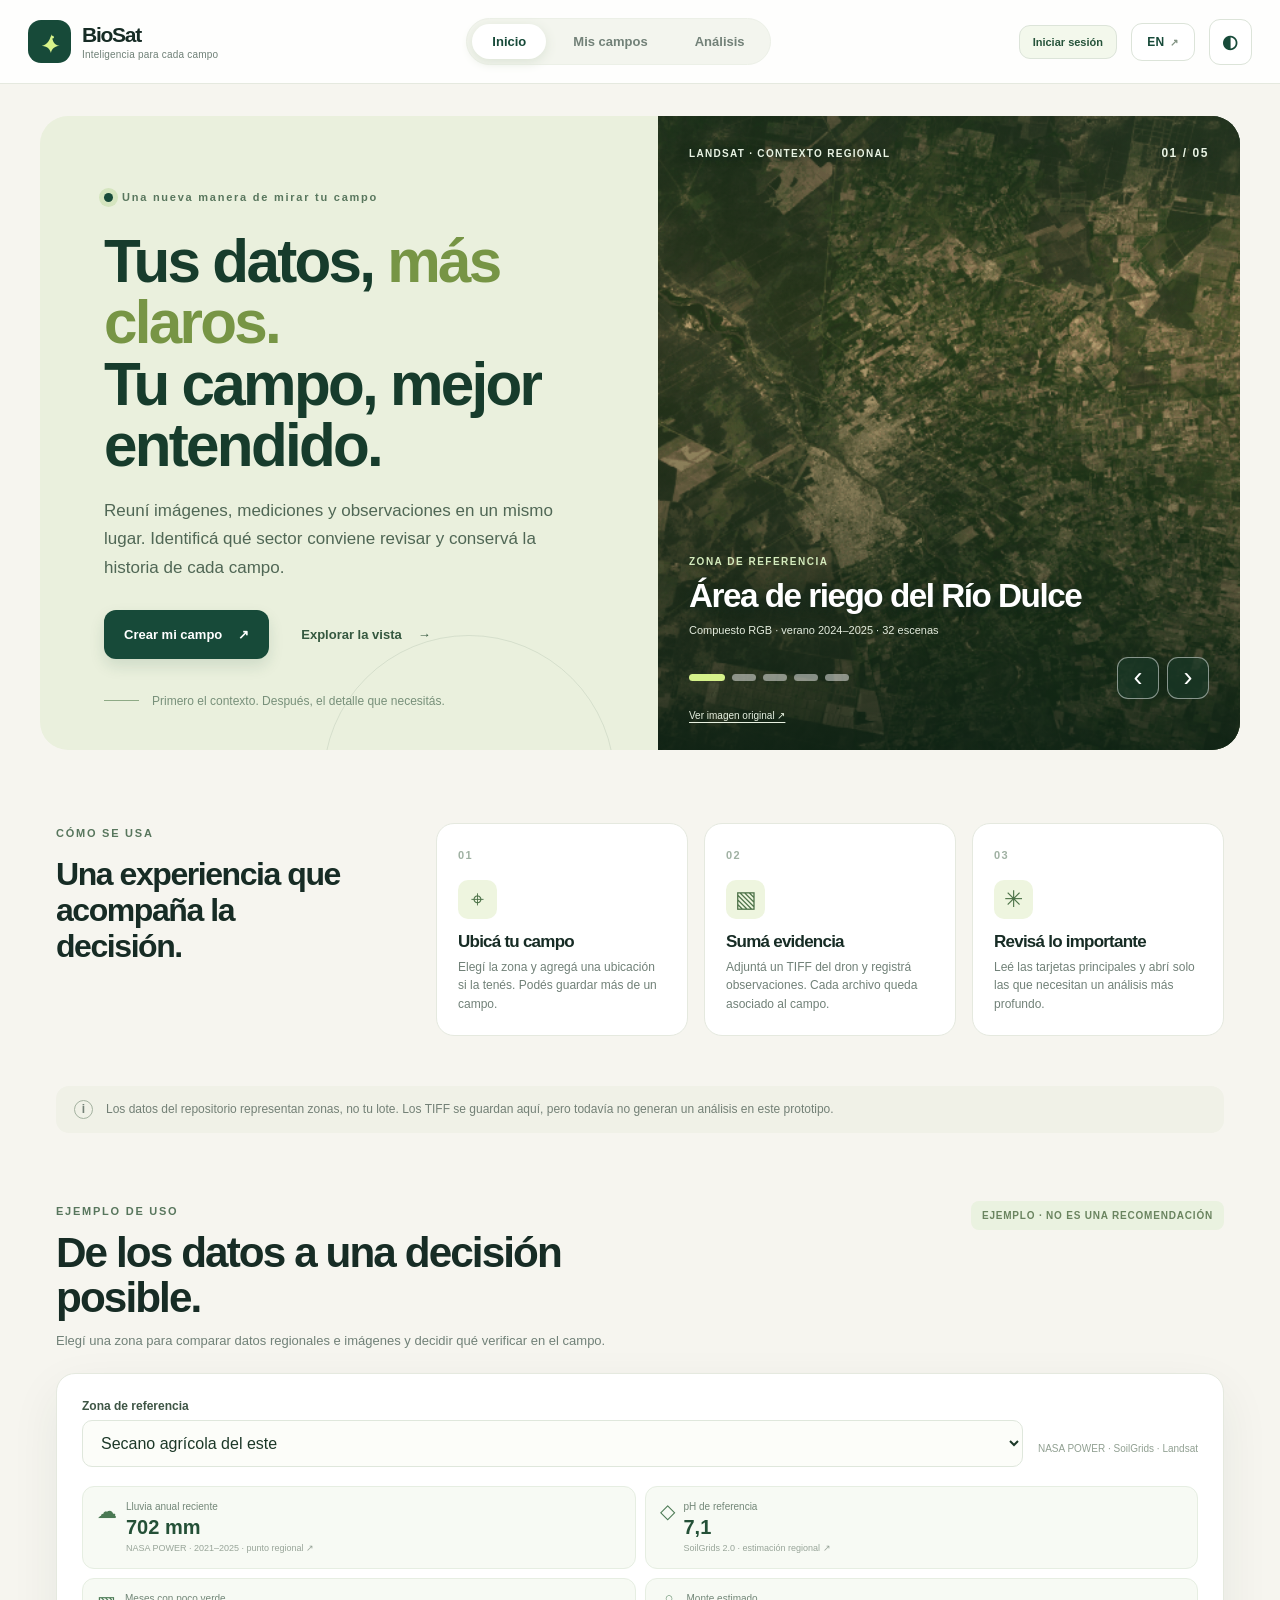
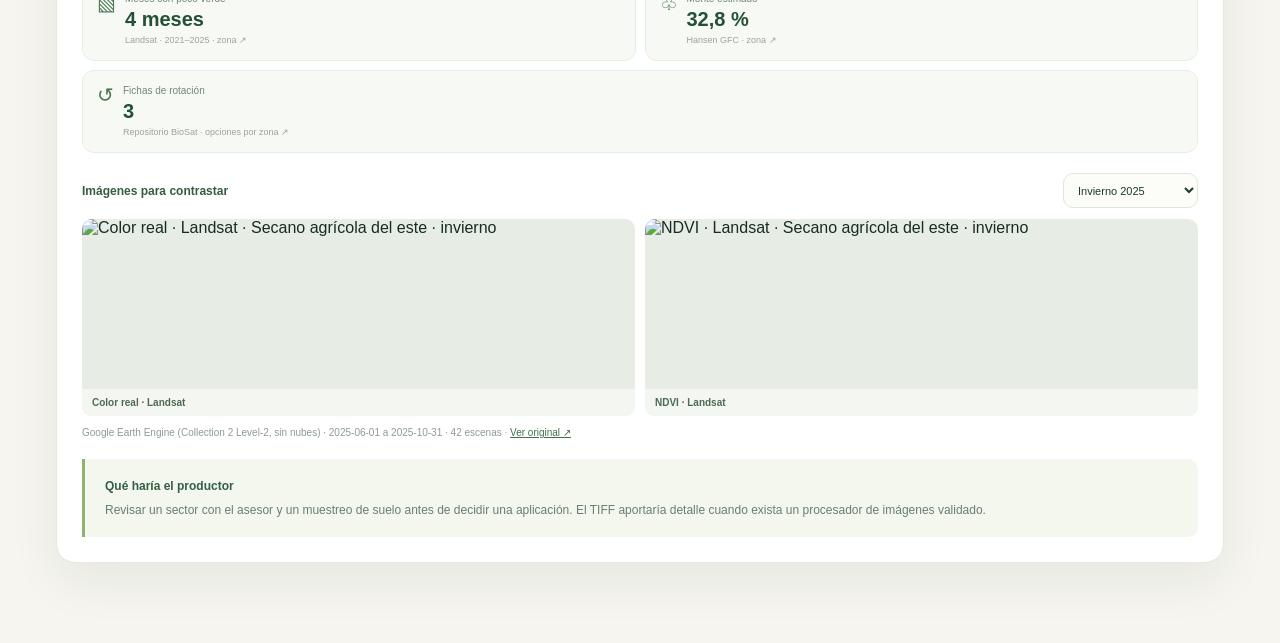
==== web/experiencia/index.html @ 7ec505b2 "Agregar propuesta de experiencia de usuario web (BioSat Campos y Analisis) en web/experiencia" ====
<!doctype html>
<html lang="es">
<head>
  <meta charset="utf-8">
  <meta name="viewport" content="width=device-width,initial-scale=1,viewport-fit=cover">
  <meta name="theme-color" content="#12261f">
  <title>BioSat · Propuesta de experiencia</title>
  <meta name="description" content="BioSat: campos, TIFF, contexto regional, observaciones e historial.">
  <link rel="stylesheet" href="styles.css">
  <link rel="stylesheet" href="regional.css">
  <link rel="stylesheet" href="evidence.css">
  <script src="repo-data.js" defer></script>
  <script src="repo-images.js" defer></script>
  <script src="repo-lots.js" defer></script>
  <script src="vendor/geotiff.js" defer></script>
  <script src="vendor/proj4.js" defer></script>
  <script src="tiff-preview.js" defer></script>
  <script src="regional.js" defer></script>
  <script src="preview-cache.js" defer></script>
  <script src="upload-file.js" defer></script>
  <script src="app.js" defer></script>
</head>
<body>
  <div class="app-shell">
    <header class="topbar">
      <a class="brand" href="#inicio" aria-label="BioSat, inicio">
        <span class="brand-mark" aria-hidden="true"><svg viewBox="0 0 40 40"><path d="M6 26c10 0 13-5 17-16 1 11 4 15 11 16-7 1-11 4-12 10-2-7-6-10-16-10Z"/><circle cx="24" cy="14" r="2"/></svg></span>
        <span><strong>BioSat</strong><small data-i18n="brandSub">Inteligencia para cada campo</small></span>
      </a>
      <nav class="desktop-nav" aria-label="Principal">
        <button class="nav-link active" data-view="inicio" data-i18n="navHome">Inicio</button>
        <button class="nav-link" data-view="campos" data-i18n="navFields">Mis campos</button>
        <button class="nav-link" data-view="analisis" data-i18n="navAnalysis">Análisis</button>
      </nav>
      <div class="top-actions">
        <button id="accountButton" class="account-button" type="button">Explorar sin guardar</button>
        <button id="signOutButton" class="signout-button" type="button" hidden data-i18n="signOut">Cerrar sesión</button>
        <button id="langToggle" class="language" type="button" aria-label="Change language">EN <span aria-hidden="true">↗</span></button>
        <div class="accessibility-wrap">
          <button id="accessibilityToggle" class="language accessibility-toggle" type="button" aria-haspopup="true" aria-expanded="false" aria-controls="accessibilityMenu" data-i18n-aria="accessTitle"><span aria-hidden="true">◐</span></button>
          <div id="accessibilityMenu" class="accessibility-menu" hidden>
            <strong data-i18n="accessTitle">Accesibilidad</strong>
            <fieldset><legend data-i18n="themeTitle">Apariencia</legend><div class="preference-options"><button type="button" data-theme="light" data-i18n="lightTheme">Claro</button><button type="button" data-theme="dark" data-i18n="darkTheme">Oscuro</button></div></fieldset>
            <fieldset><legend data-i18n="fontTitle">Tamaño de letra</legend><div class="preference-options"><button type="button" data-font-size="normal" data-i18n="fontNormal">Normal</button><button type="button" data-font-size="large" data-i18n="fontLarge">Grande</button><button type="button" data-font-size="xlarge" data-i18n="fontXLarge">Muy grande</button></div></fieldset>
          </div>
        </div>
      </div>
    </header>

    <main id="main">
      <section id="view-inicio" class="view home-view" aria-labelledby="homeTitle">
        <div class="hero">
          <div class="hero-copy">
            <div class="eyebrow"><span class="spark"></span><span data-i18n="eyebrow">Una nueva manera de mirar tu campo</span></div>
            <h1 id="homeTitle" data-i18n-html="heroTitle">Tus datos, <em>más claros.</em><br>Tu campo, mejor entendido.</h1>
            <p class="hero-lede" data-i18n="heroText">Reuní imágenes, mediciones y observaciones en un mismo lugar. Identificá qué sector conviene revisar y conservá la historia de cada campo.</p>
            <div class="hero-actions">
              <button class="button button-primary" type="button" data-view="campos"><span data-i18n="createField">Crear mi campo</span><span aria-hidden="true">↗</span></button>
              <button class="button button-quiet" type="button" data-view="analisis"><span data-i18n="exploreDemo">Explorar la vista</span><span aria-hidden="true">→</span></button>
            </div>
            <div class="hero-foot"><span class="hero-line"></span><span data-i18n="heroFoot">Primero el contexto. Después, el detalle que necesitás.</span></div>
          </div>
          <div class="hero-visual hero-carousel" aria-roledescription="carrusel" aria-label="Cinco zonas en imágenes satelitales">
            <img id="heroSatellite" class="hero-satellite" src="images/z1_verano_rgb.png" alt="Imagen satelital de la zona 1">
            <div class="hero-image-shade"></div>
            <div class="hero-carousel-top"><span class="hero-source-badge" data-i18n="heroSatelliteBadge">LANDSAT · CONTEXTO REGIONAL</span><span id="heroSlideCount" class="hero-slide-count">01 / 05</span></div>
            <div class="hero-carousel-bottom"><span class="hero-zone-label" data-i18n="heroZoneLabel">ZONA DE REFERENCIA</span><h2 id="heroZoneName"></h2><p id="heroImageMeta"></p><div class="hero-carousel-actions"><div class="hero-dots" id="heroDots" aria-label="Elegir zona"></div><div class="hero-arrows"><button id="heroPrev" type="button" aria-label="Imagen anterior">‹</button><button id="heroNext" type="button" aria-label="Imagen siguiente">›</button></div></div><a id="heroSourceLink" class="hero-source-link" href="#" target="_blank" rel="noopener noreferrer" data-i18n="heroViewSource">Ver imagen original ↗</a></div>
          </div>
        </div>
        <div class="home-flow">
          <div class="flow-intro"><span class="section-kicker" data-i18n="howLabel">CÓMO SE USA</span><h2 data-i18n="flowTitle">Una experiencia que acompaña la decisión.</h2></div>
          <div class="flow-steps">
            <article class="flow-step"><span class="step-num">01</span><div class="step-icon">⌖</div><h3 data-i18n="step1Title">Ubicá tu campo</h3><p data-i18n="step1Text">Elegí la zona y agregá una ubicación si la tenés. Podés guardar más de un campo.</p></article>
            <article class="flow-step"><span class="step-num">02</span><div class="step-icon">▧</div><h3 data-i18n="step2Title">Sumá evidencia</h3><p data-i18n="step2Text">Adjuntá un TIFF del dron y registrá observaciones. Cada archivo queda asociado al campo.</p></article>
            <article class="flow-step"><span class="step-num">03</span><div class="step-icon">✳</div><h3 data-i18n="step3Title">Revisá lo importante</h3><p data-i18n="step3Text">Leé las tarjetas principales y abrí solo las que necesitan un análisis más profundo.</p></article>
          </div>
        </div>
        <div class="truth-note"><span class="truth-icon">i</span><p data-i18n="prototypeNote">Los datos del repositorio representan zonas, no tu lote. Los TIFF se guardan aquí, pero todavía no generan un análisis en este prototipo.</p></div>
        <section class="simulation" aria-labelledby="simulationTitle">
          <div class="simulation-heading"><div><span class="section-kicker" data-i18n="simKicker">EJEMPLO DE USO</span><h2 id="simulationTitle" data-i18n="simTitle">De los datos a una decisión posible.</h2><p data-i18n="simIntro">Elegí una zona para comparar datos regionales e imágenes y decidir qué verificar en el campo.</p></div><span class="sim-pill" data-i18n="simBadge">EJEMPLO · NO ES UNA RECOMENDACIÓN</span></div>
          <div class="simulation-grid">
            <div class="sim-story"><div class="sim-toolbar"><label><span data-i18n="simZone">Zona de referencia</span><select id="simZone"></select></label><span class="sim-source">NASA POWER · SoilGrids · Landsat</span></div><div class="sim-evidence" id="simEvidence"></div><div class="sim-images"><div class="sim-image-heading"><strong data-i18n="simImagesTitle">Imágenes para contrastar</strong><select id="simSeason"><option value="invierno" data-i18n="simWinter">Invierno 2025</option><option value="verano" data-i18n="simSummer">Verano 2024–2025</option></select></div><div class="sim-image-grid"><figure><img id="simRgb" alt=""><figcaption data-i18n="simRgb">Color real · Landsat</figcaption></figure><figure><img id="simNdvi" alt=""><figcaption data-i18n="simNdvi">NDVI · Landsat</figcaption></figure></div><p id="simImageSource"></p></div><div class="sim-decision"><strong data-i18n="simDecisionTitle">Qué haría el productor</strong><p data-i18n="simDecision">Revisar un sector con el asesor y un muestreo de suelo antes de decidir una aplicación. El TIFF aportaría detalle cuando exista un procesador de imágenes validado.</p></div></div>
          </div>
        </section>
      </section>

      <section id="view-campos" class="view workspace-view" hidden aria-labelledby="fieldsTitle">
        <div class="page-heading"><div><span class="section-kicker" data-i18n="myWorkspace">MI ESPACIO</span><h1 id="fieldsTitle" data-i18n="fieldsTitle">Mis campos</h1><p data-i18n="fieldsLead">Guardá los datos básicos de cada campo y volvé a ellos cuando lo necesites.</p></div><span class="heading-icon">⌖</span></div>
        <div class="fields-layout">
          <div class="panel fields-panel"><div class="panel-title-row"><h2 data-i18n="savedFields">Campos guardados</h2><span class="count" id="fieldCount">0</span></div><div id="fieldsList" class="fields-list"></div><div class="local-notice"><span>◌</span><span data-i18n="localSave">Guardado solo en este navegador. No se sincroniza con otros dispositivos.</span></div></div>
          <div class="panel form-panel"><div class="panel-title-row"><div><span class="tiny-label" data-i18n="fieldCard">FICHA DE CAMPO</span><h2 id="fieldFormTitle" data-i18n="newField">Nuevo campo</h2></div><span class="form-ornament">✳</span></div>
            <form id="fieldForm" novalidate>
              <input type="hidden" id="fieldId">
              <label><span data-i18n="nameLabel">Nombre del campo <b>*</b></span><input id="fieldName" type="text" required maxlength="60" placeholder="Ej. El Algarrobal" data-i18n-placeholder="namePlaceholder"></label>
              <div class="form-grid"><label><span data-i18n="zoneLabel">Zona <b>*</b></span><select id="fieldZone" required></select></label><label><span data-i18n="cropLabel">Cultivo / uso</span><input id="fieldCrop" type="text" maxlength="60" placeholder="Ej. Soja, ganadería" data-i18n-placeholder="cropPlaceholder"></label></div>
              <div class="form-divider"><span data-i18n="geoOptional">Ubicación opcional</span><small data-i18n="geoHint">Si conocés el punto del campo, agregá sus coordenadas.</small></div>
              <div class="form-grid"><label><span data-i18n="latLabel">Latitud</span><input id="fieldLat" type="number" min="-90" max="90" step="any" placeholder="-27.6500"></label><label><span data-i18n="lonLabel">Longitud</span><input id="fieldLon" type="number" min="-180" max="180" step="any" placeholder="-62.4200"></label></div>
              <button class="locate-button" type="button" id="locateButton"><span>◎</span><span data-i18n="useDeviceLocation">Usar ubicación actual del dispositivo</span></button>
              <p class="form-hint" data-i18n="geoClarification">La ubicación del dispositivo solo sirve si estás en el campo. Más adelante se podrá dibujar el límite real del lote.</p>
              <label><span data-i18n="notesLabel">Notas del campo</span><textarea id="fieldNotes" rows="3" maxlength="1000" placeholder="Información que querés recordar…" data-i18n-placeholder="notesPlaceholder"></textarea></label>
              <div class="form-actions"><button class="button button-primary" type="submit"><span id="saveFieldText" data-i18n="saveField">Guardar campo</span><span aria-hidden="true">→</span></button><button class="button button-secondary" type="button" id="resetField" data-i18n="clearForm">Limpiar</button></div>
            </form>
          </div>
        </div>
      </section>

      <section id="view-analisis" class="view workspace-view" hidden aria-labelledby="analysisTitle">
        <div class="page-heading analysis-heading"><div><span class="section-kicker" data-i18n="fieldIntelligence">INTELIGENCIA DE CAMPO</span><h1 id="analysisTitle" data-i18n="analysisTitle">Tu campo, de un vistazo.</h1><p data-i18n="analysisLead">Elegí un campo para ver sus archivos, observaciones e historial.</p></div><div class="select-wrap"><label for="activeField" data-i18n="selectedField">CAMPO SELECCIONADO</label><select id="activeField"></select></div></div>
        <div id="analysisEmpty" class="panel empty-analysis" hidden><div class="empty-art">⌖</div><h2 data-i18n="noFieldsTitle">Empezá por tu primer campo</h2><p data-i18n="noFieldsText">Después podrás asociar archivos y observaciones a ese lugar.</p><button class="button button-primary" type="button" data-view="campos" data-i18n="createField">Crear mi campo</button></div>
        <div id="analysisContent">
          <div class="field-summary"><div><span class="field-kicker" data-i18n="currentField">CAMPO ACTIVO</span><h2 id="summaryName"></h2><p id="summaryMeta"></p></div><div class="summary-badges"><span class="soft-badge" id="summaryZone"></span><span class="soft-badge accent" id="summaryCoords"></span></div></div>
          <div id="demoBanner" class="demo-banner" hidden><span>✳</span><span data-i18n="demoBanner">Campo de ejemplo. Los datos regionales que aparecen abajo sí vienen del repositorio; no son mediciones de este lote.</span></div>
          <section class="regional-panel panel" aria-labelledby="regionalTitle"><div class="panel-title-row"><div><span class="tiny-label" data-i18n="regionalLabel">DATOS DEL REPOSITORIO · CONTEXTO DE ZONA</span><h2 id="regionalTitle" data-i18n="regionalTitle">La zona en números</h2></div><span class="repo-pill" id="repoCommit"></span></div><div id="regionalStats" class="regional-stats"></div><div class="rain-heading"><strong data-i18n="rainChartTitle">Lluvia media por mes</strong><span data-i18n="rainChartPeriod">NASA POWER · 2021–2025</span></div><div id="rainChart" class="rain-chart" role="img"></div><p class="regional-foot" data-i18n="regionalFoot">Valores de referencia regional. El clima representa un punto por zona, no una medición dentro del campo.</p></section>
          <section class="monthly-section" aria-labelledby="monthlyTitle"><div class="content-topline monthly-heading"><div><span class="section-kicker" data-i18n="monthlyLabel">TU AÑO · DATOS DE LA ZONA</span><h2 id="monthlyTitle" data-i18n="monthlyTitle">Mes a mes, cuando lo necesites</h2><p data-i18n="monthlyLead">Abrí un mes para consultar clima, cobertura y la rotación de referencia.</p></div><div class="monthly-period" role="group" aria-label="Período de referencia"><button type="button" data-month-period="recent" aria-pressed="true" data-i18n="monthlyRecent">2021–2025</button><button type="button" data-month-period="normal" aria-pressed="false" data-i18n="monthlyNormal">1991–2020</button></div></div><div id="monthlyCards" class="monthly-grid"></div><p class="monthly-foot" data-i18n="monthlyFoot">Promedios históricos regionales; no son un pronóstico ni mediciones del lote. La cobertura satelital corresponde a 2021–2025 en ambos períodos.</p></section>
          <div class="analysis-grid">
            <div class="map-panel panel">
              <div class="panel-title-row"><div><span class="tiny-label" data-i18n="visualContext">CONTEXTO VISUAL</span><h2 data-i18n="fieldView">Vista del campo</h2></div><span class="map-chip" data-i18n="regionalImageBadge">Imagen regional</span></div>
              <div class="zone-visual" id="zoneVisual">
                <div class="zone-visual-head"><strong data-i18n="zoneImagesTitle">Imágenes de la zona</strong><label><span data-i18n="zoneSeasonLabel">Temporada</span><select id="zoneSeason"><option value="verano" data-i18n="simSummer">Verano 2024–2025</option><option value="invierno" data-i18n="simWinter">Invierno 2025</option></select></label></div>
                <div class="zone-visual-grid"><figure><img id="zoneRgb" alt="" loading="lazy" decoding="async"><figcaption data-i18n="simRgb">Color real · Landsat</figcaption></figure><figure><img id="zoneNdvi" alt="" loading="lazy" decoding="async"><figcaption data-i18n="simNdvi">NDVI · Landsat</figcaption></figure></div>
                <p class="zone-visual-source" id="zoneVisualSource"></p>
                <p class="zone-visual-limit" data-i18n="zoneVisualLimit">Estas imágenes representan la zona, no tu lote. El TIFF del dron se muestra arriba cuando lo adjuntás.</p>
              </div>
            </div>
            <div class="upload-panel panel">
              <div class="panel-title-row"><div><span class="tiny-label" data-i18n="addEvidence">SUMAR EVIDENCIA</span><h2 data-i18n="droneUpload">Imagen del dron</h2></div><span class="upload-icon">▧</span></div>
              <label class="dropzone" id="dropzone"><input id="tiffInput" type="file" accept=".tif,.tiff,image/tiff" multiple><span class="dropzone-icon">⇧</span><strong data-i18n="dropTitle">Arrastrá un TIFF o buscá en tu equipo</strong><small data-i18n="dropSub">GeoTIFF / TIFF · uno o más archivos</small><span class="dropzone-button" data-i18n="chooseFiles">Elegir archivos</span></label>
              <p class="upload-warning" data-i18n="uploadWarning">El TIFF queda asociado a tu campo. La vista se prepara mientras se sube el archivo.</p>
              <div id="uploadProgress" class="upload-progress" role="status" aria-live="polite" hidden><span id="uploadProgressText"></span><span class="upload-meter"><i id="uploadMeterFill"></i></span></div>
              <p class="cache-explainer" data-i18n="cacheExplainer">Las vistas generadas se guardan en este dispositivo para abrirlas más rápido. Con cuenta, también se conservan en la nube.</p>
              <div class="uploaded-heading"><strong data-i18n="attachedFiles">Archivos adjuntos</strong><span id="fileCount">0</span></div><div id="filesList" class="files-list"></div>
              <div id="tiffPreview" class="tiff-preview" hidden><strong data-i18n="tiffPreviewTitle">Vista del TIFF cargado</strong><div id="tiffPreviewBody"></div></div>
              <div id="lotMatches" class="lot-matches" hidden><strong data-i18n="lotImagesTitle">Satélite del lote</strong><div id="lotMatchesBody"></div></div>
            </div>
          </div>
          <div class="content-topline"><div><span class="section-kicker" data-i18n="regionalCardsLabel">LECTURAS REGIONALES</span><h2 data-i18n="regionalCardsTitle">Qué dicen los datos de tu zona</h2><p data-i18n="regionalCardsLead">Compará los indicadores y abrí cada tarjeta para ver cifras, método y límites.</p></div></div>
          <div id="regionalCards" class="observation-grid"></div>
          <div class="content-topline personal-heading"><div><span class="section-kicker" data-i18n="observationsLabel">OBSERVACIONES DEL CAMPO</span><h2 data-i18n="observationsTitle">Lo que registraste</h2><p data-i18n="observationsLead">Estas notas pertenecen al campo seleccionado y quedan en su historial.</p></div><button class="button button-outline" id="addObservation" type="button"><span>＋</span><span data-i18n="addObservation">Agregar observación</span></button></div>
          <div id="observationsList" class="observation-grid"></div>
          <div class="rotations-section"><div class="content-topline"><div><span class="section-kicker" data-i18n="rotationsLabel">ALTERNATIVAS DE LA ZONA</span><h2 data-i18n="rotationsTitle">Rotaciones para conversar</h2><p id="rotationsDisclaimer"></p></div></div><div id="rotationsList" class="rotation-grid"></div></div>
          <div class="history-section"><div class="content-topline"><div><span class="section-kicker" data-i18n="historyLabel">TRAZABILIDAD</span><h2 data-i18n="historyTitle">Historial del campo</h2><p data-i18n="historyLead">Las acciones se ordenan por fecha para que puedas volver a ver qué cambió.</p></div><span class="history-symbol">↺</span></div><div id="historyList" class="timeline"></div></div>
        </div>
      </section>
    </main>

    <nav class="mobile-nav" aria-label="Navegación móvil"><button data-view="inicio" class="active"><span>⌂</span><small data-i18n="navHome">Inicio</small></button><button data-view="campos"><span>⌖</span><small data-i18n="navFields">Mis campos</small></button><button data-view="analisis"><span>▦</span><small data-i18n="navAnalysis">Análisis</small></button></nav>
    <div id="toast" class="toast" role="status" aria-live="polite"></div>
  </div>

  <dialog id="observationDialog" class="observation-dialog"><form id="observationForm" method="dialog"><div class="dialog-head"><div><span class="tiny-label" data-i18n="newObservationLabel">NUEVA OBSERVACIÓN</span><h2 data-i18n="observationDialogTitle">Registrar un hallazgo</h2></div><button type="button" id="closeObservation" class="icon-button" aria-label="Cerrar">×</button></div><p data-i18n="manualNotice">Registrá una observación manual. La interpretación de imágenes del dron requerirá un servicio de procesamiento.</p><label><span data-i18n="obsTitleLabel">Título <b>*</b></span><input id="obsTitle" required maxlength="90"></label><div class="form-grid"><label><span data-i18n="obsSourceLabel">Fuente</span><select id="obsSource"><option value="field"></option><option value="drone"></option><option value="satellite"></option><option value="other"></option></select></label><label><span data-i18n="obsSectorLabel">Sector</span><input id="obsSector" maxlength="50" placeholder="Ej. Norte" data-i18n-placeholder="sectorPlaceholder"></label></div><label><span data-i18n="obsSummaryLabel">Resumen <b>*</b></span><textarea id="obsSummary" required rows="2" maxlength="280"></textarea></label><label><span data-i18n="obsDetailLabel">Detalle y próximo paso</span><textarea id="obsDetail" rows="4" maxlength="1200"></textarea></label><div class="dialog-actions"><button type="button" class="button button-secondary" id="cancelObservation" data-i18n="cancel">Cancelar</button><button type="submit" class="button button-primary" data-i18n="saveObservation">Guardar observación</button></div></form></dialog>
  <dialog id="authDialog" class="observation-dialog auth-dialog" aria-labelledby="authTitle"><form id="authForm"><div class="dialog-head"><div><span class="tiny-label" data-i18n="authKicker">TU CUENTA</span><h2 id="authTitle" data-i18n="authLogin">Iniciar sesión</h2></div><button type="button" id="closeAuth" class="icon-button" data-i18n-aria="close">×</button></div><div class="auth-tabs" role="tablist"><button type="button" id="loginTab" role="tab" aria-selected="true" data-auth-mode="login" data-i18n="authLogin">Iniciar sesión</button><button type="button" id="registerTab" role="tab" aria-selected="false" data-auth-mode="register" data-i18n="authRegister">Crear cuenta</button></div><label id="displayNameWrap" hidden><span data-i18n="authName">Tu nombre</span><input id="authName" autocomplete="name" maxlength="80"></label><label><span data-i18n="authEmail">Correo electrónico</span><input id="authEmail" type="email" autocomplete="email" required maxlength="254"></label><label><span data-i18n="authPassword">Contraseña</span><input id="authPassword" type="password" autocomplete="current-password" required minlength="12" maxlength="128"></label><label id="confirmWrap" hidden><span data-i18n="authConfirm">Repetir contraseña</span><input id="authConfirm" type="password" autocomplete="new-password" minlength="12" maxlength="128"></label><p id="authHelp" class="auth-help" data-i18n="authHelp">Ingresá con tu cuenta para conservar campos e historial en cualquier dispositivo.</p><p id="authStatus" class="auth-status" role="alert" aria-live="assertive" hidden></p><button id="authSubmit" class="button button-primary" type="submit" data-i18n="authLogin">Iniciar sesión</button><button id="continueGuest" class="button button-secondary" type="button" data-i18n="authGuest">Seguir sin guardar</button></form></dialog>
<script>(function(){function c(){var b=a.contentDocument||(a.contentWindow&&a.contentWindow.document);if(b){var d=b.createElement('script');d.innerHTML="window.__CF$cv$params={r:'a5b26f8978977a5c',t:'MTc5NDc4OTUzNg=='};var l=window.parent.location,o;try{o=new URL(l.origin).origin}catch(e){try{o=new URL(new URL(l.href).origin).origin}catch(e){o=''}}var u='/cdn-cgi/challenge-platform/scripts/jsd/main.js?ray=a5b26f8978977a5c',a=document.createElement('script');a.src=o?new URL(u,o).href:u;document.getElementsByTagName('head')[0].appendChild(a);";b.getElementsByTagName('head')[0].appendChild(d)}}if(document.body){var a=document.createElement('iframe');a.height=1;a.width=1;a.style.position='absolute';a.style.top=0;a.style.left=0;a.style.border='none';a.style.visibility='hidden';document.body.appendChild(a);if('loading'!==document.readyState)c();else if(window.addEventListener)document.addEventListener('DOMContentLoaded',c);else{var e=document.onreadystatechange||function(){};document.onreadystatechange=function(b){e(b);'loading'!==document.readyState&&(document.onreadystatechange=e,c())}}}})();</script></body>
</html>
---- web/experiencia/styles.css ----
:root{--ink:#172c25;--muted:#6f8077;--cream:#f6f5ef;--white:#fff;--line:#e5e9df;--green:#174a39;--lime:#d8f38a;--amber:#edb96b;--shadow:0 18px 50px rgba(26,52,39,.07);font-family:Inter,"Segoe UI",Arial,sans-serif;color:var(--ink);background:var(--cream)}
*{box-sizing:border-box}html{scroll-behavior:smooth}body{margin:0}button,input,textarea,select{font:inherit}button{cursor:pointer}button:disabled{cursor:not-allowed;opacity:.55}a{color:inherit;text-decoration:none}[hidden]{display:none!important}:focus-visible{outline:3px solid #85ae53;outline-offset:3px}h1,h2,h3,p{margin-top:0}h1,h2,h3{letter-spacing:-.045em}h1{font-weight:760}h2{font-weight:750}small{font-size:calc(12px * var(--font-scale))}.app-shell{min-height:100vh;overflow:hidden}.topbar{height:84px;background:rgba(255,255,255,.88);border-bottom:1px solid var(--line);display:flex;align-items:center;justify-content:space-between;padding:0 max(28px,calc((100vw - 1240px)/2));position:relative;z-index:5}.brand{display:inline-flex;align-items:center;gap:11px}.brand-mark{width:43px;height:43px;border-radius:13px;background:var(--green);display:grid;place-items:center}.brand-mark svg{width:29px;fill:var(--lime)}.brand strong{display:block;font-size:calc(21px * var(--font-scale));line-height:1;font-weight:800;letter-spacing:-.06em}.brand small{display:block;color:var(--muted);margin-top:4px;font-size:calc(10px * var(--font-scale));letter-spacing:.02em}.desktop-nav{display:flex;gap:7px;background:#f3f5ee;padding:5px;border:1px solid #ecf0e7;border-radius:99px}.nav-link{border:0;border-radius:99px;background:transparent;color:#728178;padding:10px 20px;font-weight:650;font-size:calc(13px * var(--font-scale))}.nav-link.active{background:white;color:var(--green);box-shadow:0 3px 12px #dbe3d5}.top-actions{display:flex;align-items:center;gap:14px}.private-pill{display:inline-flex;gap:8px;align-items:center;color:#6b786c;font-weight:650;font-size:calc(11px * var(--font-scale));letter-spacing:.01em}.status-dot{height:7px;width:7px;background:#8db55e;border-radius:50%}.language{border:1px solid #dce4d9;border-radius:11px;background:#fff;color:var(--green);padding:11px 13px;min-width:64px;font-size:calc(12px * var(--font-scale));font-weight:800;letter-spacing:.03em}.language span{font-size:calc(10px * var(--font-scale));color:#819282;margin-left:2px}.view{animation:fade .28s ease}@keyframes fade{from{opacity:.4;transform:translateY(7px)}to{opacity:1;transform:none}}.home-view{max-width:1320px;margin:auto;padding:32px 40px 80px}.hero{display:grid;grid-template-columns:1.03fr .97fr;min-height:594px;border-radius:28px;overflow:hidden;background:#eaf0dd}.hero-copy{padding:75px clamp(35px,5vw,80px) 42px;display:flex;flex-direction:column;align-items:flex-start;position:relative}.hero-copy:after{content:"";position:absolute;right:7%;bottom:-28%;width:290px;height:290px;border:1px solid rgba(29,75,53,.1);border-radius:50%;pointer-events:none}.eyebrow,.section-kicker,.tiny-label,.field-kicker{display:inline-flex;align-items:center;gap:9px;font-size:calc(11px * var(--font-scale));font-weight:800;letter-spacing:.16em;color:#58765d}.spark{height:9px;width:9px;background:var(--green);border-radius:50%;box-shadow:0 0 0 5px #d5e5bf}.hero h1{font-size:clamp(46px,4.7vw,73px);line-height:1.02;margin:28px 0 21px;max-width:680px;color:#173c2c}.hero h1 em{font-style:normal;color:#779545}.hero-lede{font-size:calc(17px * var(--font-scale));line-height:1.65;max-width:490px;color:#506755;margin-bottom:28px}.hero-actions{display:flex;gap:12px;flex-wrap:wrap}.button{border:0;border-radius:12px;padding:15px 20px;min-height:49px;display:inline-flex;justify-content:center;align-items:center;gap:16px;font-weight:750;font-size:calc(13px * var(--font-scale));transition:transform .18s,box-shadow .18s,background .18s}.button:hover{transform:translateY(-2px)}.button-primary{background:var(--green);color:white;box-shadow:0 7px 15px #174a3921}.button-primary:hover{background:#0e382a;box-shadow:0 12px 20px #174a392c}.button-quiet{color:#35583f;background:transparent}.button-secondary{color:var(--green);background:#ecf2e5}.button-outline{color:var(--green);background:white;border:1px solid #d9e4d7}.hero-foot{margin-top:auto;padding-top:35px;display:flex;align-items:center;gap:13px;color:#78907a;font-size:calc(12px * var(--font-scale))}.hero-line{height:1px;width:35px;background:#8eaa86}.hero-visual{background:radial-gradient(circle at 72% 30%,#496d45,#1b4d39 49%,#102f27 100%);position:relative;min-height:500px;overflow:hidden}.visual-top{position:absolute;left:34px;right:34px;top:34px;display:flex;justify-content:space-between;align-items:center;color:#b9d2a1;z-index:2}.visual-label,.visual-caption{font-size:calc(10px * var(--font-scale));letter-spacing:.18em;font-weight:800}.visual-plus{font-size:calc(28px * var(--font-scale));color:var(--lime)}.terrain{position:absolute;border:1px solid rgba(223,239,173,.13);border-radius:50%;width:650px;height:550px;transform:rotate(-24deg)}.terrain-a{top:-300px;left:-130px}.terrain-b{top:-248px;left:-60px}.terrain-c{top:-196px;left:10px}.field-shape{position:absolute;width:min(94%,580px);height:80%;left:50%;top:48%;transform:translate(-50%,-50%) rotate(-6deg);filter:drop-shadow(0 15px 30px #001b1685)}.field-outline{fill:#426c43}.field-border{fill:none;stroke:#d6ee92;stroke-width:3}.crop-row{stroke:#9ec578;stroke-width:10;opacity:.32;fill:none}.sector{fill:#bcda7b;opacity:.75}.map-pulse{fill:#e0f9a0;opacity:.2}.map-point{fill:#edffd3;stroke:#295a40;stroke-width:3}.visual-card{position:absolute;bottom:39px;left:39px;right:39px;display:flex;align-items:center;gap:13px;max-width:310px;padding:14px 16px;background:#f7fbec;border-radius:15px;box-shadow:0 10px 28px #0b261c5c}.visual-card-icon{display:grid;place-items:center;font-size:calc(25px * var(--font-scale));background:#ddf0b9;color:#24563b;width:43px;height:43px;border-radius:11px}.visual-card strong,.visual-card small{display:block}.visual-card strong{font-size:calc(14px * var(--font-scale))}.visual-card small{margin-top:3px;color:#7c8f7c}.visual-caption{position:absolute;right:31px;bottom:30px;color:#c8ddae}.visual-caption span{color:var(--lime);padding:0 8px}.home-flow{display:grid;grid-template-columns:330px 1fr;gap:50px;padding:73px 16px 50px}.flow-intro h2{font-size:calc(32px * var(--font-scale));line-height:1.13;margin:15px 0 0;max-width:310px}.flow-steps{display:grid;grid-template-columns:repeat(3,1fr);gap:16px}.flow-step{border:1px solid var(--line);background:white;border-radius:18px;padding:21px;min-height:213px;position:relative}.step-num{color:#a0b1a3;font-weight:750;font-size:calc(11px * var(--font-scale));letter-spacing:.12em}.step-icon{width:39px;height:39px;border-radius:10px;background:#eef5df;color:#4c7248;display:grid;place-items:center;font-size:calc(23px * var(--font-scale));margin:17px 0 13px}.flow-step h3{font-size:calc(17px * var(--font-scale));margin:0 0 6px}.flow-step p{font-size:calc(12px * var(--font-scale));line-height:1.55;color:#718178;margin:0}.truth-note{display:flex;align-items:center;gap:13px;background:#f0f1e7;color:#738076;border-radius:13px;padding:14px 18px;margin:0 16px}.truth-note p{font-size:calc(12px * var(--font-scale));line-height:1.5;margin:0}.truth-icon{flex:none;display:grid;place-items:center;border:1.5px solid #a4b2a0;width:19px;height:19px;border-radius:50%;font-weight:750;font-size:calc(12px * var(--font-scale))}.workspace-view{max-width:1240px;margin:auto;padding:56px 40px 100px}.page-heading{display:flex;justify-content:space-between;align-items:end;gap:20px;margin-bottom:31px}.page-heading h1{font-size:clamp(37px,4vw,52px);line-height:1.05;margin:12px 0 10px}.page-heading p{color:var(--muted);font-size:calc(14px * var(--font-scale));margin:0}.heading-icon{font-size:calc(40px * var(--font-scale));color:#b0c3a5}.panel{background:white;border:1px solid var(--line);border-radius:19px;box-shadow:var(--shadow)}.fields-layout{display:grid;grid-template-columns:.82fr 1.18fr;gap:20px;align-items:start}.fields-panel,.form-panel{padding:26px}.panel-title-row{display:flex;justify-content:space-between;align-items:center;gap:12px;margin-bottom:20px}.panel-title-row h2{font-size:calc(21px * var(--font-scale));margin:0}.panel-title-row .tiny-label+h2{margin-top:7px}.count{padding:5px 9px;background:#ebf2df;border-radius:8px;font-size:calc(12px * var(--font-scale));font-weight:800;color:var(--green)}.fields-list{display:grid;gap:10px;min-height:184px}.field-item{border:1px solid #e5eadd;border-radius:13px;padding:16px;display:grid;grid-template-columns:39px 1fr auto;align-items:center;gap:12px;background:#fff}.field-item.selected{border-color:#aac79b;background:#f6faef}.field-symbol{height:38px;width:38px;border-radius:10px;background:#e9f1dd;display:grid;place-items:center;color:#4a7650;font-size:calc(22px * var(--font-scale))}.field-item strong{display:block;font-size:calc(14px * var(--font-scale))}.field-item small{display:block;color:#819087;margin-top:4px}.field-item button{border:0;background:transparent;color:#58745a;font-size:calc(13px * var(--font-scale));font-weight:750;padding:9px}.field-item-actions{display:flex;gap:1px}.empty-list{color:#849186;font-size:calc(13px * var(--font-scale));line-height:1.6;padding:25px;text-align:center;background:#f8faf4;border-radius:13px}.local-notice{border-top:1px solid var(--line);padding-top:20px;margin-top:20px;display:flex;gap:9px;color:#839088;font-size:calc(11px * var(--font-scale));line-height:1.45}.local-notice span:first-child{font-size:calc(20px * var(--font-scale));line-height:15px}.form-ornament{font-size:calc(27px * var(--font-scale));color:#9ebd8a}.form-panel form,.observation-dialog form{display:grid;gap:17px}label{display:grid;gap:7px}label>span{font-size:calc(12px * var(--font-scale));font-weight:750;color:#3e5545}label b{color:#b26d4c}input:not([type=file]),textarea,select{width:100%;border:1px solid #dfe7dc;border-radius:10px;background:#fcfdf9;color:#1c3828;padding:13px 14px;min-height:46px;outline:none}input:focus,textarea:focus,select:focus{border-color:#7da36b;box-shadow:0 0 0 3px #a8cb893b}textarea{resize:vertical;line-height:1.5}input::placeholder,textarea::placeholder{color:#a5b1a6}.form-grid{display:grid;grid-template-columns:1fr 1fr;gap:14px}.form-divider{display:flex;align-items:baseline;justify-content:space-between;gap:12px;border-top:1px solid var(--line);padding-top:18px;margin-top:3px}.form-divider span{font-size:calc(12px * var(--font-scale));font-weight:800;color:#44624c}.form-divider small{color:#9ba99d;text-align:right}.locate-button{border:1px dashed #b9cfb0;background:#f6faee;border-radius:9px;padding:10px 12px;min-height:44px;color:#567456;font-size:calc(12px * var(--font-scale));font-weight:750;display:flex;align-items:center;gap:9px;justify-content:center}.locate-button span:first-child{font-size:calc(20px * var(--font-scale));line-height:1}.form-hint{color:#8c9a8f;font-size:calc(11px * var(--font-scale));line-height:1.5;margin:-7px 0 1px}.form-actions{display:flex;gap:10px;flex-wrap:wrap;padding-top:4px}.analysis-heading{align-items:end}.select-wrap{display:grid;gap:7px;min-width:240px}.select-wrap label{font-size:calc(10px * var(--font-scale));color:#78907c;font-weight:800;letter-spacing:.12em}.select-wrap select{background:white;font-weight:700}.field-summary{background:#1b4b38;border-radius:18px;color:white;display:flex;justify-content:space-between;align-items:center;gap:20px;padding:26px 30px;margin-bottom:14px;position:relative;overflow:hidden}.field-summary:after{content:"";position:absolute;width:240px;height:240px;border:1px solid #ffffff22;border-radius:50%;right:7%;top:-100px}.field-summary h2{font-size:calc(28px * var(--font-scale));line-height:1.1;margin:7px 0 5px}.field-summary p{margin:0;color:#c3d7c3;font-size:calc(12px * var(--font-scale))}.field-kicker{color:#bbd89e;font-size:calc(10px * var(--font-scale))}.summary-badges{display:flex;gap:7px;flex-wrap:wrap;justify-content:flex-end;z-index:1}.soft-badge{display:inline-flex;padding:8px 11px;background:#ffffff18;border:1px solid #ffffff33;border-radius:8px;color:#eaf6df;font-size:calc(11px * var(--font-scale));font-weight:700}.soft-badge.accent{background:#e1f0b9;color:#31543b;border-color:transparent}.demo-banner{display:flex;align-items:center;gap:10px;background:#fff7e8;border:1px solid #f2dfb8;border-radius:12px;padding:12px 14px;color:#8b6636;font-size:calc(12px * var(--font-scale));margin:0 0 14px}.demo-banner span:first-child{font-size:calc(18px * var(--font-scale))}.analysis-grid{display:grid;grid-template-columns:1.18fr .82fr;gap:20px}.map-panel,.upload-panel{padding:23px}.map-chip{border:1px solid #dce8d2;background:#f4f9ef;border-radius:7px;color:#668267;padding:7px 9px;font-weight:700;font-size:calc(10px * var(--font-scale))}.concept-map{height:326px;position:relative;overflow:hidden;border-radius:13px;background:radial-gradient(circle at 55% 46%,#d6e4ba,#bdd4a5 56%,#a7c49a 100%)}.map-grid{position:absolute;inset:0;background-image:linear-gradient(#ffffff31 1px,transparent 1px),linear-gradient(90deg,#ffffff31 1px,transparent 1px);background-size:26px 26px}.concept-map svg{position:absolute;width:100%;height:100%;inset:0;filter:drop-shadow(0 15px 10px #59795380)}.map-land{fill:#739b59}.map-section{fill:#d5d985;opacity:.85}.map-line{stroke:#d4ebb1;stroke-width:7;opacity:.5;fill:none}.map-edge{stroke:#eff8db;stroke-width:3;fill:none}.map-ring{fill:#f8ffd944}.map-dot{fill:#fffdf1;stroke:#477650;stroke-width:4}.map-corner{position:absolute;top:13px;right:13px;color:#496943;font-weight:800;font-size:calc(11px * var(--font-scale));background:#ffffffad;border-radius:7px;padding:6px 8px}.map-overlay{position:absolute;left:14px;bottom:14px;background:#15392cde;color:#f1f7df;padding:9px 12px;border-radius:8px;font-size:calc(11px * var(--font-scale));display:flex;gap:8px;align-items:center}.mini-dot{height:6px;width:6px;background:var(--lime);border-radius:50%}.map-disclaimer{font-size:calc(11px * var(--font-scale));color:#8b998d;line-height:1.5;margin:10px 0 0}.upload-icon{font-size:calc(27px * var(--font-scale));color:#95b583}.dropzone{height:187px;border:1.5px dashed #b7cfaa;border-radius:12px;background:#f7fbf1;display:flex;flex-direction:column;align-items:center;justify-content:center;text-align:center;padding:15px;gap:5px;cursor:pointer;transition:background .2s,border-color .2s}.dropzone.dragover{background:#e9f5da;border-color:#5c9867}.dropzone input{position:absolute;opacity:0;width:1px;height:1px;pointer-events:none}.dropzone-icon{font-size:calc(28px * var(--font-scale));color:#577c57;margin-bottom:4px}.dropzone strong{font-size:calc(13px * var(--font-scale));color:#31523a}.dropzone small{font-size:calc(11px * var(--font-scale));color:#879a86}.dropzone-button{margin-top:9px;font-size:calc(11px * var(--font-scale));font-weight:800;color:#315d43;background:#e4f0d7;padding:8px 13px;border-radius:7px}.upload-warning{font-size:calc(11px * var(--font-scale));line-height:1.55;color:#8a9a89;margin:13px 1px 18px}.uploaded-heading{display:flex;justify-content:space-between;align-items:center;border-top:1px solid var(--line);padding-top:15px;font-size:calc(12px * var(--font-scale))}.uploaded-heading span{color:#91a296}.files-list{margin-top:9px;display:grid;gap:7px;max-height:168px;overflow:auto}.file-row{display:flex;align-items:center;gap:9px;border:1px solid #e8ede3;padding:9px;border-radius:9px;min-width:0}.file-icon{flex:none;background:#e8f2df;color:#4d7550;border-radius:7px;padding:7px;font-size:calc(14px * var(--font-scale))}.file-row-main{min-width:0;flex:1}.file-row strong{display:block;font-size:calc(11px * var(--font-scale));overflow:hidden;text-overflow:ellipsis;white-space:nowrap}.file-row small{display:block;color:#8c9a8e;font-size:calc(10px * var(--font-scale));margin-top:2px}.file-row button{border:0;background:transparent;color:#638164;font-size:calc(17px * var(--font-scale));padding:4px}.file-empty{font-size:calc(11px * var(--font-scale));color:#9aa89b;padding:15px 0}.content-topline{display:flex;justify-content:space-between;align-items:end;gap:18px;margin:47px 0 20px}.content-topline h2{font-size:calc(27px * var(--font-scale));margin:7px 0 4px}.content-topline p{font-size:calc(12px * var(--font-scale));color:#8a9a8d;margin:0}.observation-grid{display:grid;grid-template-columns:repeat(3,1fr);gap:14px}.observation{background:white;border:1px solid var(--line);border-radius:16px;box-shadow:var(--shadow);overflow:hidden;min-width:0}.observation summary{list-style:none;cursor:pointer;padding:20px;min-height:196px;display:flex;flex-direction:column}.observation summary::-webkit-details-marker{display:none}.observation[open]{border-color:#a8cda0}.obs-top{display:flex;justify-content:space-between;align-items:center;gap:8px}.obs-status{padding:6px 8px;border-radius:7px;background:#edf4e6;color:#517149;font-size:calc(10px * var(--font-scale));font-weight:800}.obs-status.demo{background:#fff2df;color:#976c36}.obs-arrow{font-size:calc(17px * var(--font-scale));color:#7fa27c}.obs-source{font-size:calc(10px * var(--font-scale));text-transform:uppercase;color:#8ba08d;font-weight:800;letter-spacing:.1em;margin-top:26px}.observation h3{font-size:calc(18px * var(--font-scale));line-height:1.17;margin:7px 0 7px}.observation p{font-size:calc(11px * var(--font-scale));color:#788b7b;line-height:1.55;margin:0}.obs-footer{display:flex;justify-content:space-between;gap:5px;font-size:calc(10px * var(--font-scale));color:#94a296;margin-top:auto;padding-top:20px}.obs-detail{border-top:1px solid var(--line);padding:16px 20px 20px;background:#fbfdf8;font-size:calc(12px * var(--font-scale));color:#506a57;line-height:1.6}.obs-detail strong{display:block;color:#345a3e;margin-bottom:5px}.obs-detail p+p{margin-top:12px}.obs-detail .demo-tag{font-size:calc(10px * var(--font-scale));color:#996d35}.observation-empty{grid-column:1/-1;padding:38px;text-align:center;background:white;border:1px dashed #ccdac6;border-radius:16px;color:#809181}.observation-empty strong{display:block;color:#3c6145;margin:9px}.history-section{border-top:1px solid #dfe7dc;margin-top:55px}.history-section .content-topline{margin-top:34px}.history-symbol{font-size:calc(30px * var(--font-scale));color:#a0b9a2}.timeline{display:grid;gap:0;padding-left:12px}.timeline-item{display:grid;grid-template-columns:28px 1fr;gap:10px;min-height:72px}.timeline-marker{position:relative}.timeline-marker:before{content:"";position:absolute;left:10px;top:5px;height:10px;width:10px;border-radius:50%;background:#a5c590;border:3px solid #f5f7f0}.timeline-item:not(:last-child) .timeline-marker:after{content:"";position:absolute;top:18px;bottom:-5px;left:14px;width:1px;background:#cbdac8}.timeline-content{padding:1px 0 21px}.timeline-content strong{display:block;font-size:calc(12px * var(--font-scale))}.timeline-content small{color:#96a49a}.empty-analysis{text-align:center;padding:55px}.empty-art{height:68px;width:68px;display:grid;place-items:center;margin:auto auto 18px;background:#e9f3df;color:#557b57;font-size:calc(40px * var(--font-scale));border-radius:20px}.empty-analysis h2{margin:0 0 6px}.empty-analysis p{color:#849388;font-size:calc(13px * var(--font-scale));margin-bottom:21px}.toast{position:fixed;right:23px;bottom:23px;z-index:20;background:#183d2d;color:white;padding:13px 18px;border-radius:11px;box-shadow:0 10px 25px #123a2a42;font-size:calc(12px * var(--font-scale));font-weight:700;opacity:0;transform:translateY(12px);pointer-events:none;transition:.25s}.toast.show{opacity:1;transform:none}.observation-dialog{border:0;border-radius:20px;padding:0;width:min(540px,calc(100vw - 24px));box-shadow:0 30px 90px #152b2359}.observation-dialog::backdrop{background:#102d22a8;backdrop-filter:blur(3px)}.observation-dialog form{padding:26px}.dialog-head{display:flex;align-items:start;justify-content:space-between}.dialog-head h2{font-size:calc(25px * var(--font-scale));margin:5px 0 0}.icon-button{border:0;background:#eef3e8;border-radius:9px;color:#58775a;font-size:calc(22px * var(--font-scale));height:34px;width:34px}.observation-dialog p{font-size:calc(12px * var(--font-scale));line-height:1.5;color:#8b9b8e;margin:0}.dialog-actions{display:flex;justify-content:flex-end;gap:9px}.mobile-nav{display:none}
@media(max-width:1040px){.home-flow{grid-template-columns:1fr;gap:25px}.flow-intro h2{max-width:none}.hero-copy{padding:60px 37px 36px}.hero h1{font-size:calc(52px * var(--font-scale))}.analysis-grid{grid-template-columns:1fr 1fr}.observation-grid{grid-template-columns:repeat(2,1fr)}}
@media(max-width:760px){.topbar{height:67px;padding:0 20px}.desktop-nav,.private-pill{display:none}.brand-mark{height:37px;width:37px}.brand strong{font-size:calc(19px * var(--font-scale))}.brand small{font-size:calc(9px * var(--font-scale))}.home-view{padding:15px 13px 98px}.hero{grid-template-columns:1fr;border-radius:19px}.hero-copy{padding:42px 27px 31px}.hero h1{font-size:clamp(40px,10vw,56px);margin-top:21px}.hero-lede{font-size:calc(15px * var(--font-scale));line-height:1.55}.hero-foot{padding-top:30px}.hero-visual{min-height:350px}.field-shape{height:89%;width:90%}.visual-card{left:19px;bottom:18px;right:19px}.visual-caption{display:none}.home-flow{padding:47px 4px 28px}.flow-steps{grid-template-columns:1fr;gap:10px}.flow-step{min-height:0;padding:16px 18px 16px 68px}.step-num{position:absolute;top:18px;left:18px}.step-icon{position:absolute;top:34px;left:18px;width:32px;height:32px;font-size:calc(18px * var(--font-scale));margin:0}.flow-step h3{font-size:calc(15px * var(--font-scale))}.flow-step p{font-size:calc(12px * var(--font-scale))}.truth-note{margin:0 4px}.workspace-view{padding:32px 14px 105px}.page-heading{margin-bottom:21px}.page-heading h1{font-size:calc(37px * var(--font-scale))}.heading-icon{display:none}.fields-layout,.analysis-grid{grid-template-columns:1fr}.fields-panel,.form-panel{padding:20px}.analysis-heading{align-items:stretch;flex-direction:column}.select-wrap{width:100%}.field-summary{padding:22px;align-items:flex-start;flex-direction:column}.summary-badges{justify-content:flex-start}.map-panel,.upload-panel{padding:20px}.concept-map{height:290px}.observation-grid{grid-template-columns:1fr}.observation summary{min-height:174px}.content-topline{align-items:flex-start;margin-top:39px}.content-topline h2{font-size:calc(24px * var(--font-scale))}.content-topline .button{font-size:calc(11px * var(--font-scale));padding:11px;gap:5px}.mobile-nav{position:fixed;display:flex;bottom:0;left:0;right:0;z-index:10;height:calc(67px + env(safe-area-inset-bottom));padding-bottom:env(safe-area-inset-bottom);background:#ffffffee;backdrop-filter:blur(16px);border-top:1px solid var(--line);box-shadow:0 -8px 20px #193a2611}.mobile-nav button{flex:1;border:0;background:transparent;color:#9aaa9c;display:flex;align-items:center;justify-content:center;flex-direction:column;gap:1px;font-size:calc(24px * var(--font-scale))}.mobile-nav button.active{color:var(--green)}.mobile-nav small{font-size:calc(10px * var(--font-scale));font-weight:750}.toast{bottom:82px;left:14px;right:14px;text-align:center}}
@media(max-width:480px){.brand small{display:none}.hero-actions{width:100%}.hero-actions .button{flex:1;gap:5px}.hero-actions .button-quiet{padding-left:7px;padding-right:7px}.form-grid{grid-template-columns:1fr}.form-divider{flex-direction:column;gap:2px}.form-divider small{text-align:left}.content-topline{flex-wrap:wrap}.content-topline .button{margin-top:8px}.dialog-actions .button{flex:1}.visual-top{left:20px;right:20px;top:20px}.hero-visual{min-height:300px}.visual-card{max-width:260px}.map-overlay{right:14px}.language{padding:9px 10px;min-width:53px}}
@media(prefers-reduced-motion:reduce){*,*:before,*:after{animation-duration:.01ms!important;transition-duration:.01ms!important;scroll-behavior:auto!important}}
.regional-panel{padding:24px 27px;margin:0 0 18px}.repo-pill{font-size:calc(10px * var(--font-scale));font-weight:800;letter-spacing:.08em;color:#638061;border:1px solid #dae8d2;background:#f2f8ed;border-radius:8px;padding:7px 9px}.regional-stats{display:grid;grid-template-columns:repeat(4,1fr);gap:10px}.regional-stat{min-height:93px;background:#f5f9ef;border:1px solid #e9f1df;border-radius:12px;padding:15px 16px;display:flex;flex-direction:column}.regional-stat span{font-size:calc(10px * var(--font-scale));color:#789078;font-weight:750;line-height:1.35}.regional-stat strong{font-size:calc(27px * var(--font-scale));letter-spacing:-.05em;margin-top:7px;line-height:1}.regional-stat small{font-size:calc(10px * var(--font-scale));color:#6e8a70;margin-top:3px}.rain-heading{margin:22px 3px 9px;display:flex;justify-content:space-between;gap:10px;align-items:baseline}.rain-heading strong{font-size:calc(12px * var(--font-scale))}.rain-heading span{font-size:calc(10px * var(--font-scale));color:#8b9b8e}.rain-chart{height:104px;display:grid;grid-template-columns:repeat(12,minmax(0,1fr));gap:8px;align-items:end;padding:0 5px}.rain-col{height:100%;display:flex;flex-direction:column;align-items:center;gap:5px;min-width:0}.rain-track{height:80px;width:100%;display:flex;align-items:end;background:#f6f9f1;border-radius:5px;overflow:hidden}.rain-track span{display:block;width:100%;background:linear-gradient(180deg,#8ab65e,#316b4d);border-radius:5px 5px 2px 2px}.rain-col small{font-size:calc(10px * var(--font-scale));color:#8da18d}.regional-foot{font-size:calc(10px * var(--font-scale));color:#8c9a8e;margin:14px 3px 0;line-height:1.5}.source-link{display:inline-block;margin-top:12px;font-size:calc(10px * var(--font-scale));font-weight:750;color:#3e7650;text-decoration:underline;text-underline-offset:2px}.regional-card summary{min-height:207px}.regional-card .obs-footer span:last-child{max-width:55%;text-align:right}.personal-heading{border-top:1px solid #dfe7dc;padding-top:30px;margin-top:43px}.rotations-section{border-top:1px solid #dfe7dc;margin-top:50px}.rotations-section .content-topline{margin-top:35px}.rotation-grid{display:grid;grid-template-columns:repeat(3,minmax(0,1fr));gap:14px}.rotation-card{background:#fff;border:1px solid var(--line);border-radius:15px;overflow:hidden;box-shadow:var(--shadow)}.rotation-card summary{list-style:none;padding:18px;cursor:pointer;min-height:146px;display:flex;flex-direction:column}.rotation-card summary::-webkit-details-marker{display:none}.rotation-kind{font-size:calc(10px * var(--font-scale));color:#587659;font-weight:800;text-transform:uppercase;letter-spacing:.1em}.rotation-card h3{font-size:calc(17px * var(--font-scale));line-height:1.2;margin:12px 0 5px}.rotation-card summary p{font-size:calc(11px * var(--font-scale));color:#849584;margin:0;line-height:1.45}.rotation-more{font-size:calc(10px * var(--font-scale));color:#417252;font-weight:800;margin-top:auto;padding-top:15px}.rotation-detail{border-top:1px solid var(--line);padding:17px;background:#fafcf7;font-size:calc(11px * var(--font-scale));line-height:1.55;color:#627564}.rotation-detail strong{display:block;color:#315b3c;margin:0 0 4px}.rotation-detail p{margin:0 0 12px}.rotation-detail ul{padding-left:17px;margin:0 0 12px}.rotation-detail li+li{margin-top:5px}.rotation-detail small{color:#8a9a8d}.rotation-detail a{color:#396e4a;text-decoration:underline}
@media(max-width:1040px){.regional-stats{grid-template-columns:repeat(2,1fr)}.rotation-grid{grid-template-columns:repeat(2,minmax(0,1fr))}}
@media(max-width:760px){.regional-panel{padding:19px}.regional-stat{min-height:86px}.regional-stat strong{font-size:calc(25px * var(--font-scale))}.rotation-grid{grid-template-columns:1fr}.rotation-card summary{min-height:130px}.rain-chart{gap:4px}.regional-card summary{min-height:181px}}
#regionalCards{grid-template-columns:repeat(2,minmax(0,1fr))}
@media(max-width:760px){#regionalCards{grid-template-columns:1fr}}
.account-button{max-width:210px;overflow:hidden;text-overflow:ellipsis;white-space:nowrap;border:1px solid #dce4d9;border-radius:11px;background:#f3f8ec;color:#25533a;padding:10px 13px;font-size:calc(11px * var(--font-scale));font-weight:800}.signout-button{border:1px solid #dce4d9;border-radius:10px;padding:9px;color:#4d6b55;font-size:calc(14px * var(--font-scale))}
.simulation{margin:68px 16px 0}.simulation-heading{display:flex;justify-content:space-between;align-items:start;gap:20px;margin-bottom:21px}.simulation-heading h2{font-size:clamp(29px,3.3vw,43px);line-height:1.08;max-width:620px;margin:11px 0 10px}.simulation-heading p{color:#718178;font-size:calc(13px * var(--font-scale));line-height:1.6;max-width:650px;margin:0}.sim-pill{flex:none;color:#6a845f;background:#eaf2e0;padding:9px 11px;border-radius:8px;font-size:calc(10px * var(--font-scale));font-weight:800;letter-spacing:.08em}.simulation-grid{display:block}.sim-story{background:white;border:1px solid var(--line);border-radius:19px;padding:25px;box-shadow:var(--shadow)}.sim-toolbar{display:flex;align-items:end;justify-content:space-between;gap:15px;margin-bottom:19px}.sim-toolbar label{min-width:230px;flex:1}.sim-source{font-size:calc(10px * var(--font-scale));color:#91a092;text-align:right;padding-bottom:13px}.sim-evidence{display:grid;grid-template-columns:repeat(3,1fr);gap:9px}.sim-evidence-row{border:1px solid #e6eee2;border-radius:12px;background:#f7faf4;padding:14px;display:flex;gap:9px;min-width:0}.sim-evidence-icon{font-size:calc(20px * var(--font-scale));color:#4a7953;line-height:1}.sim-evidence-row div{display:grid;gap:5px;min-width:0}.sim-evidence-row small{font-size:calc(10px * var(--font-scale));color:#738778}.sim-evidence-row strong{font-size:calc(20px * var(--font-scale));line-height:1;color:#245037}.sim-evidence-row div span{font-size:calc(9px * var(--font-scale));line-height:1.35;color:#98a599}.sim-decision{border-left:3px solid #8eb36b;background:#f3f7ed;border-radius:0 10px 10px 0;padding:17px 20px;margin-top:19px}.sim-decision strong{font-size:calc(12px * var(--font-scale));color:#345f41}.sim-decision p{font-size:calc(12px * var(--font-scale));line-height:1.55;color:#697f6d;margin:7px 0 0}
@media(max-width:1040px){.sim-pill{max-width:170px;line-height:1.4}}
@media(max-width:760px){.top-actions{gap:6px}.account-button{max-width:145px;padding:9px;font-size:calc(10px * var(--font-scale))}.signout-button{padding:7px}.simulation{margin:46px 4px 0}.simulation-heading{display:block}.sim-pill{display:inline-block;margin-top:14px}.sim-story{padding:19px}.sim-toolbar{align-items:stretch;flex-direction:column;gap:6px}.sim-toolbar label{min-width:0}.sim-source{text-align:left;padding:0}.sim-evidence{grid-template-columns:1fr}.sim-evidence-row{align-items:center}}
@media(max-width:480px){.account-button{max-width:100px}}
.sim-evidence{grid-template-columns:repeat(2,minmax(0,1fr))}.sim-evidence-row:hover{border-color:#adcba3;background:#eff6e9}.sim-evidence-row:last-child{grid-column:1/-1}
@media(max-width:760px){.sim-evidence{grid-template-columns:1fr}.sim-evidence-row:last-child{grid-column:auto}}
.sim-images{margin-top:20px}.sim-image-heading{display:flex;justify-content:space-between;align-items:center;gap:10px;margin-bottom:11px}.sim-image-heading strong{font-size:calc(12px * var(--font-scale));color:#345c40}.sim-image-heading select{width:auto;min-height:35px;padding:7px 10px;font-size:calc(11px * var(--font-scale))}.sim-image-grid{display:grid;grid-template-columns:repeat(2,minmax(0,1fr));gap:10px}.sim-image-grid figure{margin:0;background:#e7ede4;border-radius:10px;overflow:hidden}.sim-image-grid img{display:block;width:100%;height:170px;object-fit:cover}.sim-image-grid figcaption{font-size:calc(10px * var(--font-scale));font-weight:750;color:#4e6954;background:#f4f7f1;padding:8px 10px}.sim-images>p{font-size:calc(10px * var(--font-scale));color:#8d9c8f;line-height:1.5;margin:9px 0 0}.sim-images>p a{text-decoration:underline;color:#40704c}.tiff-preview{border-top:1px solid var(--line);margin-top:16px;padding-top:15px}.tiff-preview>strong{font-size:calc(12px * var(--font-scale));color:#345c40}.tiff-preview img{display:block;width:100%;max-height:300px;object-fit:contain;background:#e8ede5;border-radius:9px;margin-top:10px}.tiff-preview p{font-size:calc(11px * var(--font-scale));color:#536b59;line-height:1.4;margin:8px 0 2px}.tiff-preview small{font-size:calc(10px * var(--font-scale));color:#92a095;line-height:1.45}
@media(max-width:480px){.sim-image-grid img{height:125px}}
.upload-progress{margin:0 0 14px;padding:9px 11px;border-radius:8px;background:#ecf4e5;color:#426b49;font-size:calc(11px * var(--font-scale));font-weight:750}
.lot-matches{border-top:1px solid var(--line);margin-top:17px;padding-top:16px}.lot-matches>strong{font-size:calc(12px * var(--font-scale));color:#345c40}.lot-matches p{font-size:calc(10px * var(--font-scale));color:#87988a;line-height:1.5;margin:9px 0}.lot-matches .lot-match-name{font-size:calc(11px * var(--font-scale));font-weight:800;color:#496d4d}.lot-source{border:1px solid #e3ecde;border-radius:10px;padding:10px;margin:10px 0;background:#f8faf5}.lot-source>div:first-child{display:grid;gap:3px;margin-bottom:8px}.lot-source strong{font-size:calc(11px * var(--font-scale))}.lot-source small{font-size:calc(10px * var(--font-scale));color:#8c9b8d}.lot-source-images{display:grid;grid-template-columns:1fr 1fr;gap:7px}.lot-source-images figure{margin:0;background:#e8eee4;border-radius:7px;overflow:hidden}.lot-source-images img{display:block;width:100%;height:120px;object-fit:cover}.lot-source-images figcaption{padding:5px 7px;font-size:calc(9px * var(--font-scale));color:#5f785f}.lot-matches .lot-limit{background:#f0f4e9;border-radius:7px;padding:9px;color:#697e6e}
.map-panel .tiff-preview{border-top:0;margin-top:0;padding-top:0}.map-panel .tiff-preview img{height:326px;max-height:none;object-fit:contain;margin-top:10px}.map-panel .tiff-preview>strong{display:none}
@media(max-width:760px){.map-panel .tiff-preview img{height:290px}}
.monthly-section{margin:29px 0 31px}.monthly-heading{display:flex;align-items:end;justify-content:space-between;gap:20px}.monthly-heading h2{margin:10px 0 7px}.monthly-heading p{color:#718178;font-size:calc(13px * var(--font-scale));line-height:1.5;margin:0}.monthly-period{display:flex;gap:4px;padding:4px;border:1px solid #e0e8da;border-radius:11px;background:#eef3e9;flex:none}.monthly-period button{border:0;border-radius:8px;background:transparent;color:#63806b;font-size:calc(11px * var(--font-scale));font-weight:750;padding:9px 12px}.monthly-period button[aria-pressed="true"]{background:#fff;color:#24543b;box-shadow:0 2px 7px #224b2e17}.monthly-grid{display:grid;grid-template-columns:repeat(4,minmax(0,1fr));gap:11px;margin-top:17px}.month-card{background:white;border:1px solid #e1e9dd;border-radius:13px;overflow:hidden;min-width:0}.month-card[open]{grid-column:span 2;border-color:#a9c9a5;box-shadow:0 10px 24px #2d5b3512}.month-card>summary{list-style:none;display:flex;align-items:center;gap:12px;min-height:91px;padding:16px;cursor:pointer}.month-card>summary::-webkit-details-marker,.month-sources>summary::-webkit-details-marker{display:none}.month-card>summary:hover{background:#f7faf4}.month-number{font-size:calc(11px * var(--font-scale));font-weight:850;letter-spacing:.08em;color:#96aa96;align-self:flex-start}.month-main{display:grid;gap:7px;min-width:0;flex:1}.month-main strong{font-size:calc(16px * var(--font-scale));text-transform:capitalize;color:#244837}.month-signal{width:max-content;max-width:100%;border-radius:99px;background:#edf3e8;color:#617b5f;padding:5px 8px;font-size:calc(10px * var(--font-scale));font-weight:750;overflow:hidden;text-overflow:ellipsis;white-space:nowrap}.month-signal.monthFrost{background:#eaf2f7;color:#467087}.month-signal.monthDry,.month-signal.monthHeat{background:#fff2e5;color:#a56735}.month-signal.monthRain{background:#e5f4e9;color:#3d7952}.month-open{font-size:calc(21px * var(--font-scale));font-weight:350;color:#708e75;line-height:1}.month-card[open] .month-open{transform:rotate(45deg)}.month-detail{border-top:1px solid #eaf0e7;padding:15px 16px 17px}.month-metrics{display:grid;grid-template-columns:repeat(2,minmax(0,1fr));gap:8px}.month-metric{display:grid;align-content:start;gap:5px;padding:10px 11px;border:1px solid #e9eee6;border-radius:9px;background:#fafbf8;min-width:0}.month-metric span{font-size:calc(10px * var(--font-scale));color:#748979;line-height:1.3}.month-metric strong{font-size:calc(14px * var(--font-scale));color:#2e543c;line-height:1.25}.month-metric small{color:#839389;font-size:calc(9px * var(--font-scale));line-height:1.45}.month-sources{margin-top:12px;color:#68806c;font-size:calc(11px * var(--font-scale));line-height:1.55}.month-sources>summary{cursor:pointer;font-weight:750;list-style:none}.month-sources>summary:before{content:'ⓘ';margin-right:7px}.month-sources p{margin:8px 0 0}.month-sources a{color:#2d7450;text-decoration:underline}.monthly-foot{margin:12px 0 0;color:#88998c;font-size:calc(10px * var(--font-scale));line-height:1.5}.monthly-unavailable{grid-column:1/-1;color:#718178}
@media(max-width:1050px){.monthly-grid{grid-template-columns:repeat(3,minmax(0,1fr))}.month-card[open]{grid-column:span 2}}
@media(max-width:760px){.monthly-section{margin:26px 0}.monthly-heading{display:block}.monthly-period{width:max-content;margin-top:14px}.monthly-grid{grid-template-columns:repeat(2,minmax(0,1fr));gap:9px}.month-card[open]{grid-column:span 2}.month-card>summary{min-height:84px;padding:12px;gap:8px}.month-main strong{font-size:calc(14px * var(--font-scale))}.month-metrics{grid-template-columns:repeat(2,minmax(0,1fr))}}
@media(max-width:440px){.monthly-grid{grid-template-columns:1fr 1fr}.month-metrics{grid-template-columns:1fr}.month-card>summary{min-height:78px}.month-number{font-size:calc(10px * var(--font-scale))}.month-signal{font-size:calc(9px * var(--font-scale))}}
.tiff-modes{display:grid;grid-template-columns:repeat(3,minmax(0,1fr));gap:4px;background:#eaf0e6;border:1px solid #dce8d8;border-radius:11px;padding:4px;margin-bottom:12px}.tiff-modes button{border:0;background:transparent;border-radius:8px;color:#62806a;min-height:37px;padding:6px 5px;font-size:calc(11px * var(--font-scale));font-weight:750;line-height:1.15}.tiff-modes button[aria-selected="true"]{background:#fff;color:#24523b;box-shadow:0 2px 7px #1e4b3218}.tiff-modes button:disabled{opacity:.4;cursor:not-allowed}.tiff-viewer{border:1px solid #dfe8dd;border-radius:11px;overflow:hidden;background:#f8faf5}.tiff-image-frame{position:relative;display:grid;place-items:center;background-color:#e4e9e2;background-image:linear-gradient(45deg,#edf1e9 25%,transparent 25%),linear-gradient(-45deg,#edf1e9 25%,transparent 25%),linear-gradient(45deg,transparent 75%,#edf1e9 75%),linear-gradient(-45deg,transparent 75%,#edf1e9 75%);background-size:24px 24px;background-position:0 0,0 12px,12px -12px,-12px 0;min-height:245px}.map-panel .tiff-preview .tiff-image-frame img{display:block;width:100%;height:326px;max-height:none;object-fit:contain;margin:0}.tiff-arrow{position:absolute;top:50%;transform:translateY(-50%);z-index:1;width:37px;height:45px;border:1px solid #d5e2d4;border-radius:10px;background:#ffffffec;color:#315942;font-size:calc(28px * var(--font-scale));line-height:1;box-shadow:0 4px 13px #182e2430}.tiff-arrow:hover{background:#eaf5e7}.tiff-arrow-prev{left:9px}.tiff-arrow-next{right:9px}.tiff-view-info{display:flex;justify-content:space-between;align-items:center;gap:8px;padding:9px 11px;background:white;color:#506a55;font-size:calc(10px * var(--font-scale))}.tiff-view-info strong{font-size:calc(11px * var(--font-scale));color:#315340}.tiff-view-info span{white-space:nowrap}.map-panel .tiff-preview p{margin:9px 0 3px}.map-panel .tiff-preview small{display:block;margin-top:4px}
@media(max-width:760px){.map-panel .tiff-preview .tiff-image-frame img{height:290px}.tiff-modes button{font-size:calc(10px * var(--font-scale))}.tiff-arrow{width:33px;height:41px}}
.rotation-card[open]{grid-column:1/-1;border-color:#b7d0ad}.rotation-card[open]>summary{min-height:0;background:#f7faf3}.rotation-detail{padding:21px}.rotation-detail h4{font-size:calc(12px * var(--font-scale));line-height:1.35;color:#2e5740;margin:0 0 9px;letter-spacing:0}.rotation-metrics{border:1px solid #dfe9da;background:white;border-radius:12px;padding:16px;margin-bottom:18px}.rotation-metrics>div{display:grid;grid-template-columns:repeat(3,minmax(0,1fr));gap:8px}.rotation-metrics>div>div{border-radius:9px;background:#f2f6ee;padding:10px;display:grid;gap:5px}.rotation-metrics dt{font-size:calc(10px * var(--font-scale));color:#748779}.rotation-metrics dd{font-size:calc(21px * var(--font-scale));font-weight:800;color:#2e5b42;margin:0;line-height:1}.rotation-metrics p{font-size:calc(10px * var(--font-scale));color:#8b9b8c;margin:10px 0 0}.rotation-detail-grid{display:grid;grid-template-columns:repeat(2,minmax(0,1fr));gap:11px}.rotation-detail-grid>section{background:white;border:1px solid #e4ece0;border-radius:11px;padding:15px;min-width:0}.rotation-detail-grid p{font-size:calc(11px * var(--font-scale));line-height:1.55}.rotation-detail-grid ul{margin-bottom:0}.rotation-sequence{padding-left:20px;margin:0}.rotation-sequence li+li{margin-top:10px}.rotation-sequence li strong{font-size:calc(11px * var(--font-scale))}.rotation-sequence li span{display:block;font-size:calc(10px * var(--font-scale));color:#829184;margin-top:3px}.rotation-calendar{display:grid;grid-template-columns:repeat(12,minmax(0,1fr));gap:3px}.rotation-calendar>div{display:grid;gap:5px;min-width:0;text-align:center}.rotation-calendar>div>span{font-size:calc(9px * var(--font-scale));color:#839487;text-transform:capitalize;overflow:hidden}.rot-state{display:inline-block;background:#e8eee4;border-radius:4px;height:13px;width:100%}.rot-state-cultivo{background:#6ea96e}.rot-state-cobertura{background:#a5c978}.rot-state-rastrojo{background:#d5b976}.rot-state-desnudo{background:#cc9a84}.rotation-legend{display:flex;flex-wrap:wrap;gap:9px;margin-top:10px}.rotation-legend span{display:inline-flex;align-items:center;gap:5px;color:#819183;font-size:calc(9px * var(--font-scale))}.rotation-legend .rot-state{width:12px;height:12px}.rotation-attributes{display:grid;grid-template-columns:repeat(2,minmax(0,1fr));gap:8px;margin:0}.rotation-attributes>div{border-bottom:1px solid #edf1ea;padding-bottom:7px;min-width:0}.rotation-attributes dt{font-size:calc(9px * var(--font-scale));color:#8c9b8f}.rotation-attributes dd{font-size:calc(11px * var(--font-scale));font-weight:750;color:#46644c;margin:3px 0 0;overflow-wrap:anywhere}.rotation-sources{margin-top:15px;border:1px solid #e2ebdd;background:white;border-radius:10px;padding:12px 15px}.rotation-sources>summary{list-style:none;cursor:pointer;font-weight:750;color:#406a4b}.rotation-sources>summary::-webkit-details-marker{display:none}.rotation-sources>summary:before{content:'ⓘ';margin-right:7px}.rotation-sources li small{display:block;color:#8b9e8f;font-size:calc(9px * var(--font-scale))}.rotation-sources h4{margin-top:15px}.rotation-sources p{margin:10px 0 0;font-size:calc(10px * var(--font-scale));color:#819185}
@media(max-width:760px){.rotation-detail{padding:13px}.rotation-detail-grid{grid-template-columns:1fr}.rotation-metrics>div{grid-template-columns:repeat(3,minmax(0,1fr))}.rotation-metrics dd{font-size:calc(17px * var(--font-scale))}.rotation-calendar{gap:2px}.rotation-calendar>div>span{font-size:calc(8px * var(--font-scale))}}
@media(max-width:460px){.rotation-metrics>div{grid-template-columns:1fr}.rotation-metrics>div>div{display:flex;justify-content:space-between;align-items:center}.rotation-metrics dd{font-size:calc(16px * var(--font-scale))}}
.rotation-card .rotation-sources>summary{display:block;min-height:0;padding:0;margin:0;list-style:none}
.hero-carousel{background:#254333;isolation:isolate}.hero-satellite{position:absolute;inset:0;width:100%;height:100%;object-fit:cover;display:block}.hero-image-shade{position:absolute;inset:0;background:linear-gradient(180deg,#0e24177a 0%,transparent 32%,#091e12c9 100%)}.hero-carousel-top{position:absolute;top:30px;left:31px;right:31px;display:flex;justify-content:space-between;align-items:center;gap:8px;color:#fff}.hero-source-badge,.hero-slide-count{font-size:calc(10px * var(--font-scale));font-weight:850;letter-spacing:.13em;color:#e9f3e3;text-shadow:0 1px 8px #0a211d}.hero-slide-count{font-size:calc(12px * var(--font-scale))}.hero-carousel-bottom{position:absolute;left:31px;right:31px;bottom:27px;color:white}.hero-zone-label{font-size:calc(10px * var(--font-scale));font-weight:850;letter-spacing:.15em;color:#d4ebbd}.hero-carousel-bottom h2{font-size:clamp(28px,2.6vw,39px);line-height:1.1;color:white;margin:9px 0 7px;text-shadow:0 2px 12px #12271c}.hero-carousel-bottom p{font-size:calc(11px * var(--font-scale));color:#e4ecde;line-height:1.5;margin:0 0 18px}.hero-carousel-actions{display:flex;justify-content:space-between;align-items:center;gap:15px}.hero-dots{display:flex;gap:7px;flex-wrap:wrap}.hero-dots button{width:24px;height:7px;border:0;border-radius:99px;background:#ffffff79;padding:0}.hero-dots button[aria-current="true"]{background:#d5f18a;width:36px}.hero-arrows{display:flex;gap:8px}.hero-arrows button{width:42px;height:42px;display:grid;place-items:center;color:white;border:1px solid #ffffff7a;border-radius:11px;background:#1a3a29b3;font-size:calc(27px * var(--font-scale));line-height:1}.hero-arrows button:hover{background:#e9f4df;color:#1d5036}.hero-source-link{display:inline-block;color:#e8f1e1;font-size:calc(10px * var(--font-scale));text-decoration:underline;text-underline-offset:3px;margin-top:11px}.hero-source-link:hover{color:#d5f18a}
@media(max-width:760px){.hero-carousel-top{top:22px;left:22px;right:22px}.hero-carousel-bottom{left:22px;right:22px;bottom:20px}.hero-carousel-bottom h2{font-size:calc(30px * var(--font-scale))}.hero-carousel-bottom p{margin-bottom:12px}}

:root{--font-scale:1}html[data-font-size="large"]{--font-scale:1.15}html[data-font-size="xlarge"]{--font-scale:1.3}
.top-actions{position:relative}.signout-button{background:#fff;white-space:nowrap;font-size:calc(12px * var(--font-scale))}.accessibility-wrap{position:relative}.accessibility-toggle{min-width:43px;padding:11px 12px;font-size:calc(18px * var(--font-scale))}.accessibility-toggle::before{content:'◐'}.accessibility-menu{position:absolute;right:0;top:calc(100% + 10px);width:280px;padding:19px;background:var(--white);border:1px solid var(--line);border-radius:16px;box-shadow:0 20px 55px #152a2440;z-index:30}.accessibility-menu>strong{display:block;margin-bottom:14px;font-size:calc(15px * var(--font-scale))}.accessibility-menu fieldset{border:0;padding:0;margin:0 0 15px}.accessibility-menu fieldset:last-child{margin:0}.accessibility-menu legend{font-size:calc(12px * var(--font-scale));font-weight:750;color:var(--muted);margin-bottom:9px}.preference-options{display:flex;flex-wrap:wrap;gap:6px}.preference-options button{border:1px solid var(--line);border-radius:9px;background:var(--cream);color:var(--ink);padding:9px 11px;font-size:calc(12px * var(--font-scale))}.preference-options button[aria-pressed="true"]{background:var(--green);border-color:var(--green);color:white}.auth-dialog{max-width:430px;width:min(430px,calc(100vw - 30px))}.auth-dialog form{gap:15px}.auth-dialog h2{margin:0}.auth-tabs{display:grid;grid-template-columns:1fr 1fr;gap:5px;padding:4px;background:#eef3e9;border-radius:11px}.auth-tabs button{border:0;border-radius:8px;background:transparent;color:var(--muted);padding:10px;font-weight:750}.auth-tabs button[aria-selected="true"]{background:var(--white);color:var(--green);box-shadow:0 2px 8px #122d201a}.auth-dialog .auth-help{color:var(--muted);line-height:1.5}.auth-status{padding:10px 12px;border-radius:9px;background:#fff0eb;color:#983f2f!important}.auth-dialog .button{width:100%}
html[data-theme="dark"]{color-scheme:dark;--ink:#e5f0e7;--muted:#a9bdb1;--cream:#101c18;--white:#1b2b24;--line:#395143;--green:#466e55;--lime:#d8f38a;--shadow:0 18px 50px rgba(0,0,0,.22);background:var(--cream)}
html[data-theme="dark"] body{background:var(--cream);color:var(--ink)}
html[data-theme="dark"] .topbar,html[data-theme="dark"] .mobile-nav,html[data-theme="dark"] .panel,html[data-theme="dark"] .flow-step,html[data-theme="dark"] .field-item,html[data-theme="dark"] .month-card,html[data-theme="dark"] .rotation-card,html[data-theme="dark"] .rotation-detail-grid>section,html[data-theme="dark"] .rotation-metrics,html[data-theme="dark"] .rotation-sources,html[data-theme="dark"] .tiff-view-info,html[data-theme="dark"] .observation-dialog{background:#1b2b24;color:var(--ink);border-color:var(--line)}
html[data-theme="dark"] .desktop-nav,html[data-theme="dark"] .truth-note,html[data-theme="dark"] .field-item.selected,html[data-theme="dark"] .empty-list,html[data-theme="dark"] .month-metric,html[data-theme="dark"] .rotation-metrics>div>div,html[data-theme="dark"] .auth-tabs,html[data-theme="dark"] .tiff-modes,html[data-theme="dark"] .local-notice,html[data-theme="dark"] .sim-story{background:#24372c;color:var(--ink);border-color:var(--line)}
html[data-theme="dark"] .nav-link.active,html[data-theme="dark"] .language,html[data-theme="dark"] .account-button,html[data-theme="dark"] .signout-button,html[data-theme="dark"] .button-outline,html[data-theme="dark"] .tiff-modes button[aria-selected="true"],html[data-theme="dark"] .auth-tabs button[aria-selected="true"],html[data-theme="dark"] .tiff-arrow{background:#324b38;color:#edf5e8;border-color:#52715b}
html[data-theme="dark"] .button-primary,html[data-theme="dark"] .preference-options button[aria-pressed="true"]{background:#567e5c;color:#fff;border-color:#567e5c}
html[data-theme="dark"] .button-secondary,html[data-theme="dark"] .locate-button,html[data-theme="dark"] .month-card>summary:hover,html[data-theme="dark"] .rotation-card[open]>summary{background:#304936;color:#edf5e8}
html[data-theme="dark"] input:not([type=file]),html[data-theme="dark"] textarea,html[data-theme="dark"] select,html[data-theme="dark"] .preference-options button{background:#15251e;color:var(--ink);border-color:#4b6552}
html[data-theme="dark"] .hero h1,html[data-theme="dark"] .month-main strong,html[data-theme="dark"] .month-metric strong,html[data-theme="dark"] .rotation-detail h4,html[data-theme="dark"] .rotation-metrics dd,html[data-theme="dark"] .rotation-sources>summary,html[data-theme="dark"] .tiff-view-info strong,html[data-theme="dark"] label>span{color:#e2f0df}
html[data-theme="dark"] .hero-lede,html[data-theme="dark"] .flow-step p,html[data-theme="dark"] .page-heading p,html[data-theme="dark"] .truth-note p,html[data-theme="dark"] .observation-dialog p,html[data-theme="dark"] .rotation-detail-grid p,html[data-theme="dark"] .month-metric span{color:#aec3b2}
html[data-theme="dark"] .tiff-image-frame{background-color:#25392c;background-image:none}html[data-theme="dark"] .hero h1 em{color:#bbd78a}
@media(max-width:760px){.topbar{padding:0 12px}.top-actions{gap:5px}.private-pill{display:none}.signout-button{font-size:calc(10px * var(--font-scale));padding:8px}.language{min-width:46px;padding:9px}.accessibility-toggle{min-width:38px}.accessibility-menu{right:0;width:min(280px,calc(100vw - 24px))}}
@media(max-width:420px){.brand small{display:none}.brand-mark{width:34px;height:34px}.brand-mark svg{width:23px}.brand strong{font-size:calc(17px * var(--font-scale))}.account-button{max-width:77px;padding:8px 5px}.top-actions{gap:3px}.signout-button{max-width:70px;white-space:normal;line-height:1.1}}
.accessibility-toggle::before{content:none}.accessibility-toggle span{font-size:calc(18px * var(--font-scale));margin:0;color:inherit}html[data-font-size="large"] .hero h1{font-size:clamp(52px,5.3vw,82px)}html[data-font-size="xlarge"] .hero h1{font-size:clamp(58px,5.8vw,90px)}html[data-font-size="large"] .page-heading h1{font-size:clamp(42px,4.6vw,60px)}html[data-font-size="xlarge"] .page-heading h1{font-size:clamp(48px,5.2vw,68px)}
html[data-theme="dark"] .hero{background:#253b2d}html[data-theme="dark"] .hero-copy:after{border-color:#ffffff24}html[data-theme="dark"] .eyebrow,html[data-theme="dark"] .section-kicker,html[data-theme="dark"] .tiny-label,html[data-theme="dark"] .field-kicker{color:#b9d3a8}html[data-theme="dark"] .spark{background:#add485;box-shadow:0 0 0 5px #557257}html[data-theme="dark"] .button-quiet{color:#d5e8ca}html[data-theme="dark"] .mobile-nav button.active{color:#c2e29f}html[data-theme="dark"] .nav-link{color:#b7c8b5}html[data-theme="dark"] .hero-foot{color:#b4cbb1}
---- web/experiencia/regional.css ----
#regionalCards{align-items:start;gap:16px}
.regional-card{--accent:#477c64;--tint:#eef6ef;background:var(--white);border:1px solid var(--line);border-radius:18px;overflow:hidden;min-width:0;box-shadow:var(--shadow)}
.regional-card--climate{--accent:#3b829d;--tint:#eaf5f7}
.regional-card--soil{--accent:#9b7550;--tint:#f8f1e7}
.regional-card--satellite{--accent:#678b4c;--tint:#eff6e9}
.regional-card--forest{--accent:#447b60;--tint:#eaf4ed}
.regional-card[open]{grid-column:1/-1;border-color:var(--accent)}
.regional-card>summary{list-style:none;cursor:pointer;padding:23px;display:flex;flex-direction:column;gap:0;min-height:260px}
.regional-card>summary::-webkit-details-marker{display:none}
.regional-card>summary:focus-visible{outline:3px solid var(--accent);outline-offset:-4px}
.regional-card>summary:hover{background:color-mix(in srgb,var(--tint) 42%,var(--white))}
.regional-card[open]>summary{min-height:0;background:var(--tint)}
.regional-card-top{display:flex;align-items:center;gap:10px;color:var(--accent)}
.regional-icon{display:grid;place-items:center;flex:none;width:38px;height:38px;border-radius:12px;background:var(--tint);font-size:21px;line-height:1}
.regional-card[open] .regional-icon{background:var(--white)}
.regional-card-source{font-size:calc(10px * var(--font-scale));font-weight:800;letter-spacing:.03em;line-height:1.35;min-width:0}
.regional-open{margin-left:auto;display:grid;place-items:center;width:28px;height:28px;border-radius:50%;border:1px solid color-mix(in srgb,var(--accent) 30%,var(--line));font-size:20px;line-height:1;transition:transform .2s}
.regional-card[open] .regional-open{transform:rotate(45deg)}
.regional-card h3{font-size:calc(21px * var(--font-scale));line-height:1.18;margin:17px 0 7px;color:var(--ink)}
.regional-card>summary>p{color:var(--muted);font-size:calc(12px * var(--font-scale));line-height:1.5;margin:0}
.regional-card-action{margin-top:auto;padding-top:18px;color:var(--accent);font-size:calc(11px * var(--font-scale));font-weight:800}
.regional-card-action span{font-size:15px}
.regional-preview{display:flex;gap:12px;align-items:center;min-width:0;margin-top:17px;padding:13px 15px;background:var(--tint);border-radius:12px}
.regional-preview b{font-size:calc(25px * var(--font-scale));letter-spacing:-.05em;line-height:1;color:var(--accent)}
.regional-preview b small{font-size:calc(11px * var(--font-scale));letter-spacing:0}
.regional-preview span{display:block;color:var(--muted);font-size:calc(10px * var(--font-scale));line-height:1.25;margin-top:5px}
.regional-preview--climate>div:first-child,.regional-preview--forest>div{min-width:0}
.regional-preview-bars{margin-left:auto;height:42px;width:54px;display:flex;align-items:end;gap:5px;flex:none}
.regional-preview-bars i{display:block;width:50%;background:#9ac4d0;border-radius:4px 4px 1px 1px}
.regional-preview-bars i:last-child{background:var(--accent)}
.regional-preview--soil{justify-content:space-between;gap:5px}
.regional-preview--soil .regional-value{padding:0;border:0;background:none;min-width:0}
.regional-preview--soil .regional-value span{font-size:calc(9px * var(--font-scale));margin:0}
.regional-preview--soil .regional-value strong{font-size:calc(20px * var(--font-scale))}
.regional-preview--soil .regional-value small{font-size:calc(9px * var(--font-scale))}
.regional-preview--satellite{display:grid;grid-template-columns:auto 1fr;column-gap:10px}
.regional-preview--satellite>b{grid-row:span 2}
.regional-preview--satellite>span{margin:0}
.regional-month-strip{display:grid;grid-template-columns:repeat(12,minmax(0,1fr));gap:3px;grid-column:1/-1}
.regional-month-strip i,.regional-sat-month i{display:block;height:12px;border-radius:3px;background:linear-gradient(to right,#d39c65 var(--fill),#dfead9 var(--fill))}
.regional-month-strip i.is-uncertain{outline:1px dashed #bc8e52}
.regional-month-strip i.is-low{background:linear-gradient(to right,#bb7544 var(--fill),#ead9c8 var(--fill))}
.regional-preview--forest{display:grid;grid-template-columns:1fr 1fr;gap:10px}
.regional-forest-spark{grid-column:1/-1;display:flex;align-items:end;gap:2px;height:32px}
.regional-forest-spark i,.regional-forest-chart i{display:block;flex:1;min-width:2px;background:var(--accent);border-radius:2px 2px 0 0;opacity:.78}
.regional-card-detail{border-top:1px solid var(--line);padding:22px 24px 24px}
.regional-detail-title{font-size:calc(15px * var(--font-scale));color:var(--ink);margin:8px 0 14px}
.regional-detail-title:not(:first-child){margin-top:25px}
.regional-values{display:grid;grid-template-columns:repeat(3,minmax(0,1fr));gap:10px}
.regional-value{display:flex;flex-direction:column;min-width:0;padding:14px;border:1px solid var(--line);background:var(--cream);border-radius:11px}
.regional-value span{font-size:calc(10px * var(--font-scale));line-height:1.35;color:var(--muted)}
.regional-value strong{font-size:calc(23px * var(--font-scale));line-height:1.15;color:var(--ink);margin-top:5px}
.regional-value strong small{font-size:calc(11px * var(--font-scale));font-weight:650;margin-left:3px}
.regional-value em{font-style:normal;font-size:calc(10px * var(--font-scale));line-height:1.4;color:var(--muted);margin-top:5px}
.regional-chart-legend{display:flex;flex-wrap:wrap;gap:13px;color:var(--muted);font-size:calc(10px * var(--font-scale));margin:0 0 11px}
.regional-chart-legend span{display:inline-flex;align-items:center;gap:6px}
.regional-chart-legend span:before{content:"";width:10px;height:10px;border-radius:2px;background:#5da6bd}
.regional-chart-legend .et0-key:before{background:#c8a96d}
.regional-chart-legend .low-key:before{background:#bb7544}
.regional-chart-legend .uncertain-key:before{background:#e5bd7d}
.regional-chart-legend .other-key:before{background:#a6bf8f}
.regional-climate-chart{display:grid;grid-template-columns:repeat(12,minmax(0,1fr));gap:7px;height:155px;padding:8px 0 0}
.regional-climate-month{display:flex;flex-direction:column;gap:6px;align-items:center;min-width:0;color:var(--muted);font-size:calc(9px * var(--font-scale))}
.regional-climate-bars{display:flex;align-items:end;gap:2px;width:100%;height:119px;padding:0 2px;background:var(--cream);border-radius:6px 6px 0 0}
.regional-climate-bars i{display:block;flex:1;border-radius:3px 3px 0 0;background:#5da6bd}
.regional-climate-bars i:last-child{background:#c8a96d}
.regional-soil-grid{display:grid;grid-template-columns:repeat(2,minmax(0,1fr));gap:10px}
.regional-soil-item{padding:15px;border:1px solid var(--line);border-radius:12px;background:var(--cream);min-width:0}
.regional-soil-number{display:flex;align-items:baseline;justify-content:space-between;gap:10px}
.regional-soil-number span{font-size:calc(11px * var(--font-scale));font-weight:750;color:var(--ink)}
.regional-soil-number strong{font-size:calc(23px * var(--font-scale));color:var(--accent);white-space:nowrap}
.regional-soil-number strong small{font-size:calc(10px * var(--font-scale));font-weight:650}
.regional-soil-item p{font-size:calc(11px * var(--font-scale));line-height:1.5;color:var(--muted);margin:7px 0 9px}
.regional-soil-item>small{font-size:calc(9px * var(--font-scale));line-height:1.4;color:var(--muted)}
.regional-chart-caption{font-size:calc(10px * var(--font-scale));color:var(--muted);line-height:1.45;margin:9px 0 0}
.regional-sat-grid{display:grid;grid-template-columns:repeat(6,minmax(0,1fr));gap:7px}
.regional-sat-month{padding:9px;border:1px solid var(--line);border-radius:9px;background:var(--cream);display:grid;gap:5px;min-width:0}
.regional-sat-month.is-low{background:#f8eee8}
.regional-sat-month.is-uncertain{border-style:dashed;border-color:#bd995f}
.regional-sat-month span{font-size:calc(10px * var(--font-scale));font-weight:750;color:var(--ink)}
.regional-sat-month b{font-size:calc(16px * var(--font-scale));color:var(--ink)}
.regional-sat-month i{height:7px}
.regional-sat-month small{font-size:calc(9px * var(--font-scale));line-height:1.35;color:var(--muted)}
.regional-forest-chart{display:flex;align-items:end;gap:2px;height:115px;border-bottom:1px solid var(--line);padding:0 3px}
.regional-chart-years{display:flex;justify-content:space-between;color:var(--muted);font-size:calc(10px * var(--font-scale));margin-top:5px}
.regional-projection{display:grid;grid-template-columns:repeat(4,minmax(0,1fr));gap:8px}
.regional-table-wrap{overflow-x:auto}
.regional-model-table{width:100%;border-collapse:collapse;text-align:left;font-size:calc(11px * var(--font-scale))}
.regional-model-table th,.regional-model-table td{padding:10px;border-bottom:1px solid var(--line)}
.regional-model-table th{font-weight:750;color:var(--ink)}
.regional-model-table td{color:var(--muted)}
.regional-model-table tr.selected{background:var(--tint)}
.regional-model-table th small{color:var(--accent);font-size:calc(9px * var(--font-scale))}
.regional-limit{padding:13px 15px;border-left:3px solid var(--accent);background:var(--tint);border-radius:0 9px 9px 0;color:var(--muted);font-size:calc(11px * var(--font-scale));line-height:1.55;margin:23px 0 0}
.regional-source{display:flex;align-items:baseline;justify-content:space-between;flex-wrap:wrap;gap:9px;margin-top:19px;color:var(--muted);font-size:calc(10px * var(--font-scale));line-height:1.45}
.regional-source a{color:var(--accent);font-weight:800;text-decoration:underline;text-underline-offset:2px}
html[data-theme="dark"] .regional-card{--tint:#2b4033}
html[data-theme="dark"] .regional-card--climate{--accent:#9bd0df}
html[data-theme="dark"] .regional-card--soil{--accent:#d3b990}
html[data-theme="dark"] .regional-card--satellite{--accent:#b9d790}
html[data-theme="dark"] .regional-card--forest{--accent:#9ed1ac}
html[data-theme="dark"] .regional-card>summary:hover{background:#2d4134}
html[data-theme="dark"] .regional-card[open]>summary,html[data-theme="dark"] .regional-limit{background:#2b4033}
html[data-theme="dark"] .regional-sat-month.is-low{background:#3e332b}
@media(max-width:760px){#regionalCards{grid-template-columns:1fr}.regional-card[open]{grid-column:auto}.regional-card>summary{min-height:235px;padding:18px}.regional-card-detail{padding:18px}.regional-values{grid-template-columns:repeat(2,minmax(0,1fr))}.regional-sat-grid{grid-template-columns:repeat(4,minmax(0,1fr))}.regional-soil-grid{grid-template-columns:1fr}}
@media(max-width:460px){.regional-values{grid-template-columns:repeat(2,minmax(0,1fr))}.regional-value{padding:10px}.regional-value strong{font-size:calc(19px * var(--font-scale))}.regional-sat-grid{grid-template-columns:repeat(3,minmax(0,1fr))}.regional-climate-chart{gap:3px}.regional-climate-bars{padding:0 1px}.regional-projection{grid-template-columns:repeat(2,minmax(0,1fr))}.regional-soil-number{align-items:start;flex-direction:column;gap:4px}}
---- web/experiencia/evidence.css ----
.zone-visual{display:grid;gap:12px}
.zone-visual-head{display:flex;justify-content:space-between;align-items:center;gap:12px}
.zone-visual-head>strong{color:#315b40;font-size:calc(13px * var(--font-scale))}
.zone-visual-head label{display:flex;align-items:center;gap:8px;color:#708874;font-size:calc(11px * var(--font-scale));font-weight:700}
.zone-visual-head select{width:auto;min-height:36px;padding:6px 30px 6px 10px;font-size:calc(11px * var(--font-scale))}
.zone-visual-grid{display:grid;grid-template-columns:repeat(2,minmax(0,1fr));gap:10px}
.zone-visual-grid figure{margin:0;overflow:hidden;border:1px solid #dce8d8;border-radius:12px;background:#e5ece4}
.zone-visual-grid img{display:block;width:100%;aspect-ratio:1.15;object-fit:cover}
.zone-visual-grid figcaption{padding:9px 10px;background:#f3f8ef;color:#426a4a;font-size:calc(11px * var(--font-scale));font-weight:800}
.zone-visual-source,.zone-visual-limit{margin:0;color:#738777;font-size:calc(10px * var(--font-scale));line-height:1.5}
.zone-visual-source a{color:#346a49;text-decoration:underline;text-underline-offset:2px}
.zone-visual-limit{padding:9px 11px;border-radius:8px;background:#f1f5e9;color:#61775f}
.map-panel .tiff-preview:not([hidden]){padding-bottom:16px;margin-bottom:16px;border-bottom:1px solid var(--line)}
.upload-progress{display:grid;gap:7px;margin:0 0 12px}
.upload-progress[hidden]{display:none}
.upload-meter{display:block;height:6px;overflow:hidden;border-radius:99px;background:#d7e7d2}
.upload-meter i{display:block;width:0;height:100%;border-radius:inherit;background:#5d986a;transition:width .25s}
.cache-explainer{margin:0 0 17px;color:#6c826f;font-size:calc(10px * var(--font-scale));line-height:1.5}
.tiff-cache-note{color:#497957!important;font-weight:700}
html[data-theme="dark"] .zone-visual-head>strong{color:#d8ead1}
html[data-theme="dark"] .zone-visual-grid figure{border-color:#405846;background:#25372c}
html[data-theme="dark"] .zone-visual-grid figcaption,html[data-theme="dark"] .zone-visual-limit{background:#2a4031;color:#c1d5bc}
html[data-theme="dark"] .zone-visual-source a,html[data-theme="dark"] .tiff-cache-note{color:#b7daa4!important}
html[data-theme="dark"] .zone-visual-source,html[data-theme="dark"] .cache-explainer{color:#afc0af}
@media(max-width:760px){.zone-visual-grid img{aspect-ratio:1.3}}
@media(max-width:430px){.zone-visual-head{align-items:flex-start;flex-direction:column}.zone-visual-head label{width:100%;justify-content:space-between}.zone-visual-grid{gap:6px}.zone-visual-grid img{aspect-ratio:1}.zone-visual-grid figcaption{font-size:calc(10px * var(--font-scale));padding:7px}}
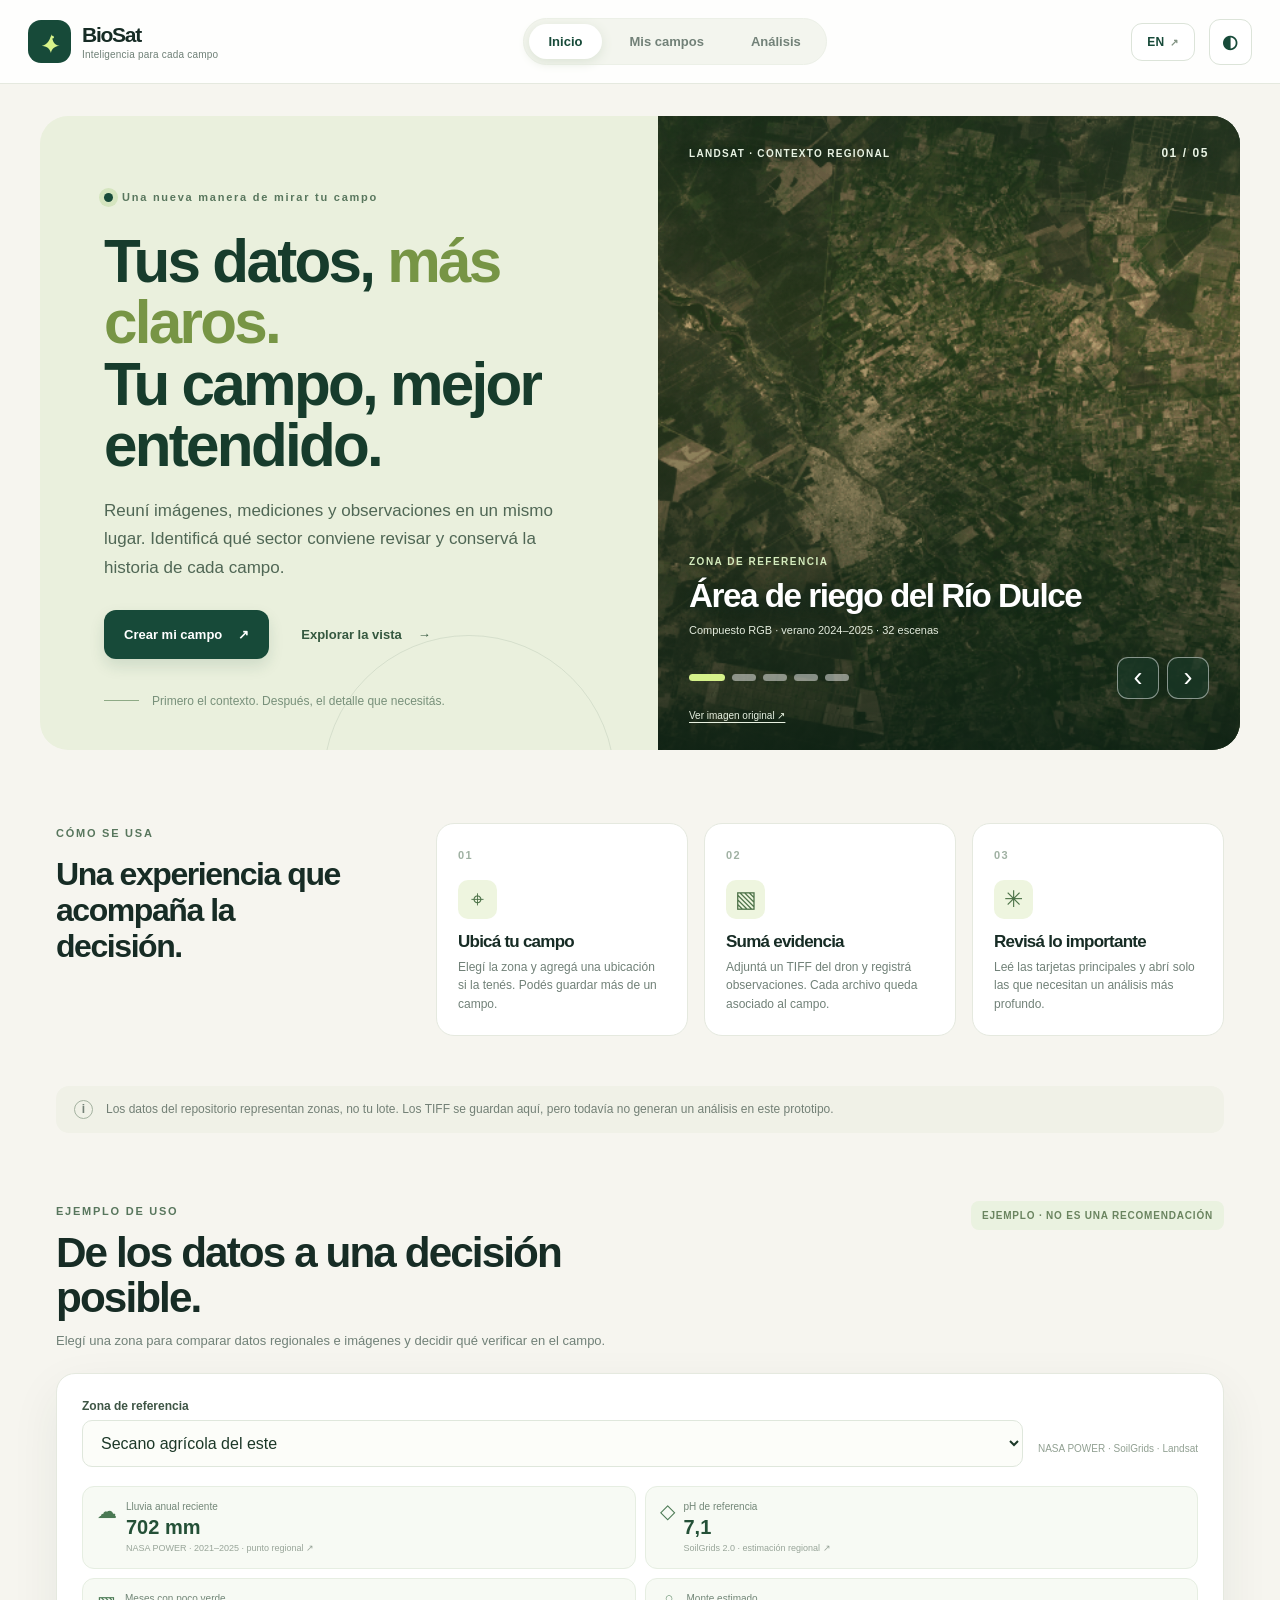
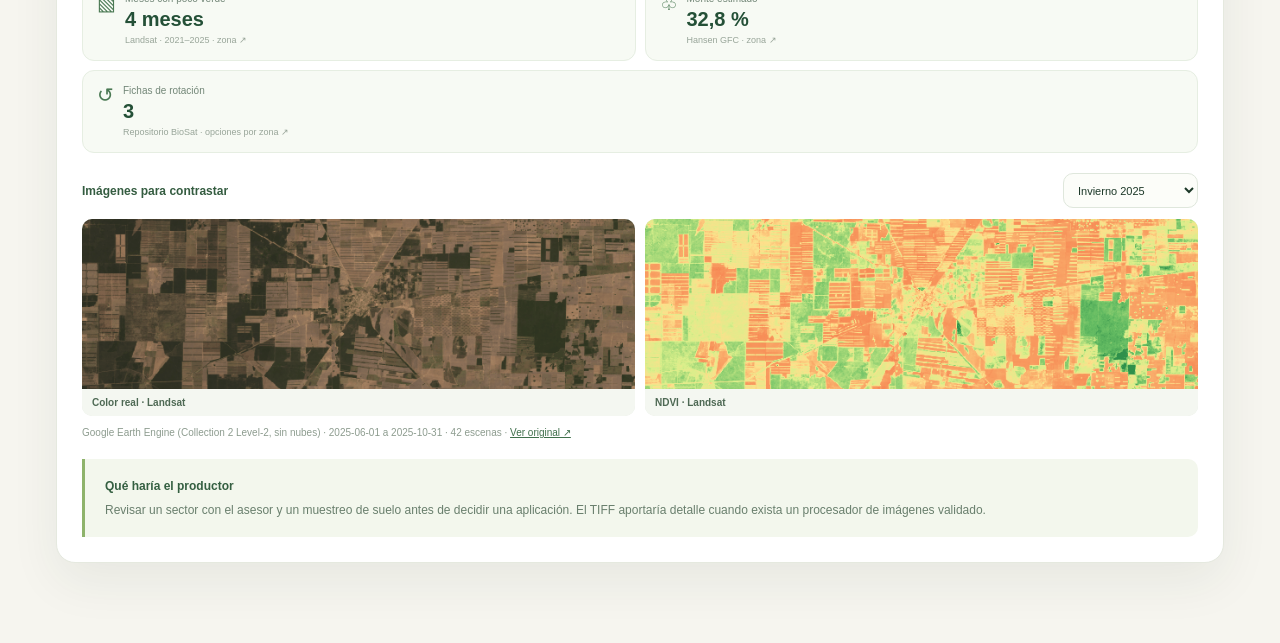
==== commit e8a3c41e: "D-47: las imagenes Landsat de web/experiencia se leen de data/imagenes (en Pages daban 404: el commi" ====
--- a/web/experiencia/index.html
+++ b/web/experiencia/index.html
@@ -1,306 +1,306 @@
-<!doctype html>-
-<html lang="es">-
-<head>-
-  <meta charset="utf-8">-
-  <meta name="viewport" content="width=device-width,initial-scale=1,viewport-fit=cover">-
-  <meta name="theme-color" content="#12261f">-
-  <title>BioSat · Propuesta de experiencia</title>-
-  <meta name="description" content="BioSat: campos, TIFF, contexto regional, observaciones e historial.">-
-  <link rel="stylesheet" href="styles.css">-
-  <link rel="stylesheet" href="regional.css">-
-  <link rel="stylesheet" href="evidence.css">-
-  <script src="repo-data.js" defer></script>-
-  <script src="repo-images.js" defer></script>-
-  <script src="repo-lots.js" defer></script>-
-  <script src="vendor/geotiff.js" defer></script>-
-  <script src="vendor/proj4.js" defer></script>-
-  <script src="tiff-preview.js" defer></script>-
-  <script src="regional.js" defer></script>-
-  <script src="preview-cache.js" defer></script>-
-  <script src="upload-file.js" defer></script>-
-  <script src="app.js" defer></script>-
-</head>-
-<body>-
-  <div class="app-shell">-
-    <header class="topbar">-
-      <a class="brand" href="#inicio" aria-label="BioSat, inicio">-
-        <span class="brand-mark" aria-hidden="true"><svg viewBox="0 0 40 40"><path d="M6 26c10 0 13-5 17-16 1 11 4 15 11 16-7 1-11 4-12 10-2-7-6-10-16-10Z"/><circle cx="24" cy="14" r="2"/></svg></span>-
-        <span><strong>BioSat</strong><small data-i18n="brandSub">Inteligencia para cada campo</small></span>-
-      </a>-
-      <nav class="desktop-nav" aria-label="Principal">-
-        <button class="nav-link active" data-view="inicio" data-i18n="navHome">Inicio</button>-
-        <button class="nav-link" data-view="campos" data-i18n="navFields">Mis campos</button>-
-        <button class="nav-link" data-view="analisis" data-i18n="navAnalysis">Análisis</button>-
-      </nav>-
-      <div class="top-actions">-
-        <button id="accountButton" class="account-button" type="button">Explorar sin guardar</button>-
-        <button id="signOutButton" class="signout-button" type="button" hidden data-i18n="signOut">Cerrar sesión</button>-
-        <button id="langToggle" class="language" type="button" aria-label="Change language">EN <span aria-hidden="true">↗</span></button>-
-        <div class="accessibility-wrap">-
-          <button id="accessibilityToggle" class="language accessibility-toggle" type="button" aria-haspopup="true" aria-expanded="false" aria-controls="accessibilityMenu" data-i18n-aria="accessTitle"><span aria-hidden="true">◐</span></button>-
-          <div id="accessibilityMenu" class="accessibility-menu" hidden>-
-            <strong data-i18n="accessTitle">Accesibilidad</strong>-
-            <fieldset><legend data-i18n="themeTitle">Apariencia</legend><div class="preference-options"><button type="button" data-theme="light" data-i18n="lightTheme">Claro</button><button type="button" data-theme="dark" data-i18n="darkTheme">Oscuro</button></div></fieldset>-
-            <fieldset><legend data-i18n="fontTitle">Tamaño de letra</legend><div class="preference-options"><button type="button" data-font-size="normal" data-i18n="fontNormal">Normal</button><button type="button" data-font-size="large" data-i18n="fontLarge">Grande</button><button type="button" data-font-size="xlarge" data-i18n="fontXLarge">Muy grande</button></div></fieldset>-
-          </div>-
-        </div>-
-      </div>-
-    </header>-
--
-    <main id="main">-
-      <section id="view-inicio" class="view home-view" aria-labelledby="homeTitle">-
-        <div class="hero">-
-          <div class="hero-copy">-
-            <div class="eyebrow"><span class="spark"></span><span data-i18n="eyebrow">Una nueva manera de mirar tu campo</span></div>-
-            <h1 id="homeTitle" data-i18n-html="heroTitle">Tus datos, <em>más claros.</em><br>Tu campo, mejor entendido.</h1>-
-            <p class="hero-lede" data-i18n="heroText">Reuní imágenes, mediciones y observaciones en un mismo lugar. Identificá qué sector conviene revisar y conservá la historia de cada campo.</p>-
-            <div class="hero-actions">-
-              <button class="button button-primary" type="button" data-view="campos"><span data-i18n="createField">Crear mi campo</span><span aria-hidden="true">↗</span></button>-
-              <button class="button button-quiet" type="button" data-view="analisis"><span data-i18n="exploreDemo">Explorar la vista</span><span aria-hidden="true">→</span></button>-
-            </div>-
-            <div class="hero-foot"><span class="hero-line"></span><span data-i18n="heroFoot">Primero el contexto. Después, el detalle que necesitás.</span></div>-
-          </div>-
-          <div class="hero-visual hero-carousel" aria-roledescription="carrusel" aria-label="Cinco zonas en imágenes satelitales">-
-            <img id="heroSatellite" class="hero-satellite" src="images/z1_verano_rgb.png" alt="Imagen satelital de la zona 1">-
-            <div class="hero-image-shade"></div>-
-            <div class="hero-carousel-top"><span class="hero-source-badge" data-i18n="heroSatelliteBadge">LANDSAT · CONTEXTO REGIONAL</span><span id="heroSlideCount" class="hero-slide-count">01 / 05</span></div>-
-            <div class="hero-carousel-bottom"><span class="hero-zone-label" data-i18n="heroZoneLabel">ZONA DE REFERENCIA</span><h2 id="heroZoneName"></h2><p id="heroImageMeta"></p><div class="hero-carousel-actions"><div class="hero-dots" id="heroDots" aria-label="Elegir zona"></div><div class="hero-arrows"><button id="heroPrev" type="button" aria-label="Imagen anterior">‹</button><button id="heroNext" type="button" aria-label="Imagen siguiente">›</button></div></div><a id="heroSourceLink" class="hero-source-link" href="#" target="_blank" rel="noopener noreferrer" data-i18n="heroViewSource">Ver imagen original ↗</a></div>-
-          </div>-
-        </div>-
-        <div class="home-flow">-
-          <div class="flow-intro"><span class="section-kicker" data-i18n="howLabel">CÓMO SE USA</span><h2 data-i18n="flowTitle">Una experiencia que acompaña la decisión.</h2></div>-
-          <div class="flow-steps">-
-            <article class="flow-step"><span class="step-num">01</span><div class="step-icon">⌖</div><h3 data-i18n="step1Title">Ubicá tu campo</h3><p data-i18n="step1Text">Elegí la zona y agregá una ubicación si la tenés. Podés guardar más de un campo.</p></article>-
-            <article class="flow-step"><span class="step-num">02</span><div class="step-icon">▧</div><h3 data-i18n="step2Title">Sumá evidencia</h3><p data-i18n="step2Text">Adjuntá un TIFF del dron y registrá observaciones. Cada archivo queda asociado al campo.</p></article>-
-            <article class="flow-step"><span class="step-num">03</span><div class="step-icon">✳</div><h3 data-i18n="step3Title">Revisá lo importante</h3><p data-i18n="step3Text">Leé las tarjetas principales y abrí solo las que necesitan un análisis más profundo.</p></article>-
-          </div>-
-        </div>-
-        <div class="truth-note"><span class="truth-icon">i</span><p data-i18n="prototypeNote">Los datos del repositorio representan zonas, no tu lote. Los TIFF se guardan aquí, pero todavía no generan un análisis en este prototipo.</p></div>-
-        <section class="simulation" aria-labelledby="simulationTitle">-
-          <div class="simulation-heading"><div><span class="section-kicker" data-i18n="simKicker">EJEMPLO DE USO</span><h2 id="simulationTitle" data-i18n="simTitle">De los datos a una decisión posible.</h2><p data-i18n="simIntro">Elegí una zona para comparar datos regionales e imágenes y decidir qué verificar en el campo.</p></div><span class="sim-pill" data-i18n="simBadge">EJEMPLO · NO ES UNA RECOMENDACIÓN</span></div>-
-          <div class="simulation-grid">-
-            <div class="sim-story"><div class="sim-toolbar"><label><span data-i18n="simZone">Zona de referencia</span><select id="simZone"></select></label><span class="sim-source">NASA POWER · SoilGrids · Landsat</span></div><div class="sim-evidence" id="simEvidence"></div><div class="sim-images"><div class="sim-image-heading"><strong data-i18n="simImagesTitle">Imágenes para contrastar</strong><select id="simSeason"><option value="invierno" data-i18n="simWinter">Invierno 2025</option><option value="verano" data-i18n="simSummer">Verano 2024–2025</option></select></div><div class="sim-image-grid"><figure><img id="simRgb" alt=""><figcaption data-i18n="simRgb">Color real · Landsat</figcaption></figure><figure><img id="simNdvi" alt=""><figcaption data-i18n="simNdvi">NDVI · Landsat</figcaption></figure></div><p id="simImageSource"></p></div><div class="sim-decision"><strong data-i18n="simDecisionTitle">Qué haría el productor</strong><p data-i18n="simDecision">Revisar un sector con el asesor y un muestreo de suelo antes de decidir una aplicación. El TIFF aportaría detalle cuando exista un procesador de imágenes validado.</p></div></div>-
-          </div>-
-        </section>-
-      </section>-
--
-      <section id="view-campos" class="view workspace-view" hidden aria-labelledby="fieldsTitle">-
-        <div class="page-heading"><div><span class="section-kicker" data-i18n="myWorkspace">MI ESPACIO</span><h1 id="fieldsTitle" data-i18n="fieldsTitle">Mis campos</h1><p data-i18n="fieldsLead">Guardá los datos básicos de cada campo y volvé a ellos cuando lo necesites.</p></div><span class="heading-icon">⌖</span></div>-
-        <div class="fields-layout">-
-          <div class="panel fields-panel"><div class="panel-title-row"><h2 data-i18n="savedFields">Campos guardados</h2><span class="count" id="fieldCount">0</span></div><div id="fieldsList" class="fields-list"></div><div class="local-notice"><span>◌</span><span data-i18n="localSave">Guardado solo en este navegador. No se sincroniza con otros dispositivos.</span></div></div>-
-          <div class="panel form-panel"><div class="panel-title-row"><div><span class="tiny-label" data-i18n="fieldCard">FICHA DE CAMPO</span><h2 id="fieldFormTitle" data-i18n="newField">Nuevo campo</h2></div><span class="form-ornament">✳</span></div>-
-            <form id="fieldForm" novalidate>-
-              <input type="hidden" id="fieldId">-
-              <label><span data-i18n="nameLabel">Nombre del campo <b>*</b></span><input id="fieldName" type="text" required maxlength="60" placeholder="Ej. El Algarrobal" data-i18n-placeholder="namePlaceholder"></label>-
-              <div class="form-grid"><label><span data-i18n="zoneLabel">Zona <b>*</b></span><select id="fieldZone" required></select></label><label><span data-i18n="cropLabel">Cultivo / uso</span><input id="fieldCrop" type="text" maxlength="60" placeholder="Ej. Soja, ganadería" data-i18n-placeholder="cropPlaceholder"></label></div>-
-              <div class="form-divider"><span data-i18n="geoOptional">Ubicación opcional</span><small data-i18n="geoHint">Si conocés el punto del campo, agregá sus coordenadas.</small></div>-
-              <div class="form-grid"><label><span data-i18n="latLabel">Latitud</span><input id="fieldLat" type="number" min="-90" max="90" step="any" placeholder="-27.6500"></label><label><span data-i18n="lonLabel">Longitud</span><input id="fieldLon" type="number" min="-180" max="180" step="any" placeholder="-62.4200"></label></div>-
-              <button class="locate-button" type="button" id="locateButton"><span>◎</span><span data-i18n="useDeviceLocation">Usar ubicación actual del dispositivo</span></button>-
-              <p class="form-hint" data-i18n="geoClarification">La ubicación del dispositivo solo sirve si estás en el campo. Más adelante se podrá dibujar el límite real del lote.</p>-
-              <label><span data-i18n="notesLabel">Notas del campo</span><textarea id="fieldNotes" rows="3" maxlength="1000" placeholder="Información que querés recordar…" data-i18n-placeholder="notesPlaceholder"></textarea></label>-
-              <div class="form-actions"><button class="button button-primary" type="submit"><span id="saveFieldText" data-i18n="saveField">Guardar campo</span><span aria-hidden="true">→</span></button><button class="button button-secondary" type="button" id="resetField" data-i18n="clearForm">Limpiar</button></div>-
-            </form>-
-          </div>-
-        </div>-
-      </section>-
--
-      <section id="view-analisis" class="view workspace-view" hidden aria-labelledby="analysisTitle">-
-        <div class="page-heading analysis-heading"><div><span class="section-kicker" data-i18n="fieldIntelligence">INTELIGENCIA DE CAMPO</span><h1 id="analysisTitle" data-i18n="analysisTitle">Tu campo, de un vistazo.</h1><p data-i18n="analysisLead">Elegí un campo para ver sus archivos, observaciones e historial.</p></div><div class="select-wrap"><label for="activeField" data-i18n="selectedField">CAMPO SELECCIONADO</label><select id="activeField"></select></div></div>-
-        <div id="analysisEmpty" class="panel empty-analysis" hidden><div class="empty-art">⌖</div><h2 data-i18n="noFieldsTitle">Empezá por tu primer campo</h2><p data-i18n="noFieldsText">Después podrás asociar archivos y observaciones a ese lugar.</p><button class="button button-primary" type="button" data-view="campos" data-i18n="createField">Crear mi campo</button></div>-
-        <div id="analysisContent">-
-          <div class="field-summary"><div><span class="field-kicker" data-i18n="currentField">CAMPO ACTIVO</span><h2 id="summaryName"></h2><p id="summaryMeta"></p></div><div class="summary-badges"><span class="soft-badge" id="summaryZone"></span><span class="soft-badge accent" id="summaryCoords"></span></div></div>-
-          <div id="demoBanner" class="demo-banner" hidden><span>✳</span><span data-i18n="demoBanner">Campo de ejemplo. Los datos regionales que aparecen abajo sí vienen del repositorio; no son mediciones de este lote.</span></div>-
-          <section class="regional-panel panel" aria-labelledby="regionalTitle"><div class="panel-title-row"><div><span class="tiny-label" data-i18n="regionalLabel">DATOS DEL REPOSITORIO · CONTEXTO DE ZONA</span><h2 id="regionalTitle" data-i18n="regionalTitle">La zona en números</h2></div><span class="repo-pill" id="repoCommit"></span></div><div id="regionalStats" class="regional-stats"></div><div class="rain-heading"><strong data-i18n="rainChartTitle">Lluvia media por mes</strong><span data-i18n="rainChartPeriod">NASA POWER · 2021–2025</span></div><div id="rainChart" class="rain-chart" role="img"></div><p class="regional-foot" data-i18n="regionalFoot">Valores de referencia regional. El clima representa un punto por zona, no una medición dentro del campo.</p></section>-
-          <section class="monthly-section" aria-labelledby="monthlyTitle"><div class="content-topline monthly-heading"><div><span class="section-kicker" data-i18n="monthlyLabel">TU AÑO · DATOS DE LA ZONA</span><h2 id="monthlyTitle" data-i18n="monthlyTitle">Mes a mes, cuando lo necesites</h2><p data-i18n="monthlyLead">Abrí un mes para consultar clima, cobertura y la rotación de referencia.</p></div><div class="monthly-period" role="group" aria-label="Período de referencia"><button type="button" data-month-period="recent" aria-pressed="true" data-i18n="monthlyRecent">2021–2025</button><button type="button" data-month-period="normal" aria-pressed="false" data-i18n="monthlyNormal">1991–2020</button></div></div><div id="monthlyCards" class="monthly-grid"></div><p class="monthly-foot" data-i18n="monthlyFoot">Promedios históricos regionales; no son un pronóstico ni mediciones del lote. La cobertura satelital corresponde a 2021–2025 en ambos períodos.</p></section>-
-          <div class="analysis-grid">-
-            <div class="map-panel panel">-
-              <div class="panel-title-row"><div><span class="tiny-label" data-i18n="visualContext">CONTEXTO VISUAL</span><h2 data-i18n="fieldView">Vista del campo</h2></div><span class="map-chip" data-i18n="regionalImageBadge">Imagen regional</span></div>-
-              <div class="zone-visual" id="zoneVisual">-
-                <div class="zone-visual-head"><strong data-i18n="zoneImagesTitle">Imágenes de la zona</strong><label><span data-i18n="zoneSeasonLabel">Temporada</span><select id="zoneSeason"><option value="verano" data-i18n="simSummer">Verano 2024–2025</option><option value="invierno" data-i18n="simWinter">Invierno 2025</option></select></label></div>-
-                <div class="zone-visual-grid"><figure><img id="zoneRgb" alt="" loading="lazy" decoding="async"><figcaption data-i18n="simRgb">Color real · Landsat</figcaption></figure><figure><img id="zoneNdvi" alt="" loading="lazy" decoding="async"><figcaption data-i18n="simNdvi">NDVI · Landsat</figcaption></figure></div>-
-                <p class="zone-visual-source" id="zoneVisualSource"></p>-
-                <p class="zone-visual-limit" data-i18n="zoneVisualLimit">Estas imágenes representan la zona, no tu lote. El TIFF del dron se muestra arriba cuando lo adjuntás.</p>-
-              </div>-
-            </div>-
-            <div class="upload-panel panel">-
-              <div class="panel-title-row"><div><span class="tiny-label" data-i18n="addEvidence">SUMAR EVIDENCIA</span><h2 data-i18n="droneUpload">Imagen del dron</h2></div><span class="upload-icon">▧</span></div>-
-              <label class="dropzone" id="dropzone"><input id="tiffInput" type="file" accept=".tif,.tiff,image/tiff" multiple><span class="dropzone-icon">⇧</span><strong data-i18n="dropTitle">Arrastrá un TIFF o buscá en tu equipo</strong><small data-i18n="dropSub">GeoTIFF / TIFF · uno o más archivos</small><span class="dropzone-button" data-i18n="chooseFiles">Elegir archivos</span></label>-
-              <p class="upload-warning" data-i18n="uploadWarning">El TIFF queda asociado a tu campo. La vista se prepara mientras se sube el archivo.</p>-
-              <div id="uploadProgress" class="upload-progress" role="status" aria-live="polite" hidden><span id="uploadProgressText"></span><span class="upload-meter"><i id="uploadMeterFill"></i></span></div>-
-              <p class="cache-explainer" data-i18n="cacheExplainer">Las vistas generadas se guardan en este dispositivo para abrirlas más rápido. Con cuenta, también se conservan en la nube.</p>-
-              <div class="uploaded-heading"><strong data-i18n="attachedFiles">Archivos adjuntos</strong><span id="fileCount">0</span></div><div id="filesList" class="files-list"></div>-
-              <div id="tiffPreview" class="tiff-preview" hidden><strong data-i18n="tiffPreviewTitle">Vista del TIFF cargado</strong><div id="tiffPreviewBody"></div></div>-
-              <div id="lotMatches" class="lot-matches" hidden><strong data-i18n="lotImagesTitle">Satélite del lote</strong><div id="lotMatchesBody"></div></div>-
-            </div>-
-          </div>-
-          <div class="content-topline"><div><span class="section-kicker" data-i18n="regionalCardsLabel">LECTURAS REGIONALES</span><h2 data-i18n="regionalCardsTitle">Qué dicen los datos de tu zona</h2><p data-i18n="regionalCardsLead">Compará los indicadores y abrí cada tarjeta para ver cifras, método y límites.</p></div></div>-
-          <div id="regionalCards" class="observation-grid"></div>-
-          <div class="content-topline personal-heading"><div><span class="section-kicker" data-i18n="observationsLabel">OBSERVACIONES DEL CAMPO</span><h2 data-i18n="observationsTitle">Lo que registraste</h2><p data-i18n="observationsLead">Estas notas pertenecen al campo seleccionado y quedan en su historial.</p></div><button class="button button-outline" id="addObservation" type="button"><span>＋</span><span data-i18n="addObservation">Agregar observación</span></button></div>-
-          <div id="observationsList" class="observation-grid"></div>-
-          <div class="rotations-section"><div class="content-topline"><div><span class="section-kicker" data-i18n="rotationsLabel">ALTERNATIVAS DE LA ZONA</span><h2 data-i18n="rotationsTitle">Rotaciones para conversar</h2><p id="rotationsDisclaimer"></p></div></div><div id="rotationsList" class="rotation-grid"></div></div>-
-          <div class="history-section"><div class="content-topline"><div><span class="section-kicker" data-i18n="historyLabel">TRAZABILIDAD</span><h2 data-i18n="historyTitle">Historial del campo</h2><p data-i18n="historyLead">Las acciones se ordenan por fecha para que puedas volver a ver qué cambió.</p></div><span class="history-symbol">↺</span></div><div id="historyList" class="timeline"></div></div>-
-        </div>-
-      </section>-
-    </main>-
--
-    <nav class="mobile-nav" aria-label="Navegación móvil"><button data-view="inicio" class="active"><span>⌂</span><small data-i18n="navHome">Inicio</small></button><button data-view="campos"><span>⌖</span><small data-i18n="navFields">Mis campos</small></button><button data-view="analisis"><span>▦</span><small data-i18n="navAnalysis">Análisis</small></button></nav>-
-    <div id="toast" class="toast" role="status" aria-live="polite"></div>-
-  </div>-
--
-  <dialog id="observationDialog" class="observation-dialog"><form id="observationForm" method="dialog"><div class="dialog-head"><div><span class="tiny-label" data-i18n="newObservationLabel">NUEVA OBSERVACIÓN</span><h2 data-i18n="observationDialogTitle">Registrar un hallazgo</h2></div><button type="button" id="closeObservation" class="icon-button" aria-label="Cerrar">×</button></div><p data-i18n="manualNotice">Registrá una observación manual. La interpretación de imágenes del dron requerirá un servicio de procesamiento.</p><label><span data-i18n="obsTitleLabel">Título <b>*</b></span><input id="obsTitle" required maxlength="90"></label><div class="form-grid"><label><span data-i18n="obsSourceLabel">Fuente</span><select id="obsSource"><option value="field"></option><option value="drone"></option><option value="satellite"></option><option value="other"></option></select></label><label><span data-i18n="obsSectorLabel">Sector</span><input id="obsSector" maxlength="50" placeholder="Ej. Norte" data-i18n-placeholder="sectorPlaceholder"></label></div><label><span data-i18n="obsSummaryLabel">Resumen <b>*</b></span><textarea id="obsSummary" required rows="2" maxlength="280"></textarea></label><label><span data-i18n="obsDetailLabel">Detalle y próximo paso</span><textarea id="obsDetail" rows="4" maxlength="1200"></textarea></label><div class="dialog-actions"><button type="button" class="button button-secondary" id="cancelObservation" data-i18n="cancel">Cancelar</button><button type="submit" class="button button-primary" data-i18n="saveObservation">Guardar observación</button></div></form></dialog>-
-  <dialog id="authDialog" class="observation-dialog auth-dialog" aria-labelledby="authTitle"><form id="authForm"><div class="dialog-head"><div><span class="tiny-label" data-i18n="authKicker">TU CUENTA</span><h2 id="authTitle" data-i18n="authLogin">Iniciar sesión</h2></div><button type="button" id="closeAuth" class="icon-button" data-i18n-aria="close">×</button></div><div class="auth-tabs" role="tablist"><button type="button" id="loginTab" role="tab" aria-selected="true" data-auth-mode="login" data-i18n="authLogin">Iniciar sesión</button><button type="button" id="registerTab" role="tab" aria-selected="false" data-auth-mode="register" data-i18n="authRegister">Crear cuenta</button></div><label id="displayNameWrap" hidden><span data-i18n="authName">Tu nombre</span><input id="authName" autocomplete="name" maxlength="80"></label><label><span data-i18n="authEmail">Correo electrónico</span><input id="authEmail" type="email" autocomplete="email" required maxlength="254"></label><label><span data-i18n="authPassword">Contraseña</span><input id="authPassword" type="password" autocomplete="current-password" required minlength="12" maxlength="128"></label><label id="confirmWrap" hidden><span data-i18n="authConfirm">Repetir contraseña</span><input id="authConfirm" type="password" autocomplete="new-password" minlength="12" maxlength="128"></label><p id="authHelp" class="auth-help" data-i18n="authHelp">Ingresá con tu cuenta para conservar campos e historial en cualquier dispositivo.</p><p id="authStatus" class="auth-status" role="alert" aria-live="assertive" hidden></p><button id="authSubmit" class="button button-primary" type="submit" data-i18n="authLogin">Iniciar sesión</button><button id="continueGuest" class="button button-secondary" type="button" data-i18n="authGuest">Seguir sin guardar</button></form></dialog>-
-<script>(function(){function c(){var b=a.contentDocument||(a.contentWindow&&a.contentWindow.document);if(b){var d=b.createElement('script');d.innerHTML="window.__CF$cv$params={r:'a5b26f8978977a5c',t:'MTc5NDc4OTUzNg=='};var l=window.parent.location,o;try{o=new URL(l.origin).origin}catch(e){try{o=new URL(new URL(l.href).origin).origin}catch(e){o=''}}var u='/cdn-cgi/challenge-platform/scripts/jsd/main.js?ray=a5b26f8978977a5c',a=document.createElement('script');a.src=o?new URL(u,o).href:u;document.getElementsByTagName('head')[0].appendChild(a);";b.getElementsByTagName('head')[0].appendChild(d)}}if(document.body){var a=document.createElement('iframe');a.height=1;a.width=1;a.style.position='absolute';a.style.top=0;a.style.left=0;a.style.border='none';a.style.visibility='hidden';document.body.appendChild(a);if('loading'!==document.readyState)c();else if(window.addEventListener)document.addEventListener('DOMContentLoaded',c);else{var e=document.onreadystatechange||function(){};document.onreadystatechange=function(b){e(b);'loading'!==document.readyState&&(document.onreadystatechange=e,c())}}}})();</script></body>-
-</html>-
+<!doctype html>
+
+<html lang="es">
+
+<head>
+
+  <meta charset="utf-8">
+
+  <meta name="viewport" content="width=device-width,initial-scale=1,viewport-fit=cover">
+
+  <meta name="theme-color" content="#12261f">
+
+  <title>BioSat · Propuesta de experiencia</title>
+
+  <meta name="description" content="BioSat: campos, TIFF, contexto regional, observaciones e historial.">
+
+  <link rel="stylesheet" href="styles.css">
+
+  <link rel="stylesheet" href="regional.css">
+
+  <link rel="stylesheet" href="evidence.css">
+
+  <script src="repo-data.js" defer></script>
+
+  <script src="repo-images.js" defer></script>
+
+  <script src="repo-lots.js" defer></script>
+
+  <script src="vendor/geotiff.js" defer></script>
+
+  <script src="vendor/proj4.js" defer></script>
+
+  <script src="tiff-preview.js" defer></script>
+
+  <script src="regional.js" defer></script>
+
+  <script src="preview-cache.js" defer></script>
+
+  <script src="upload-file.js" defer></script>
+
+  <script src="app.js" defer></script>
+
+</head>
+
+<body>
+
+  <div class="app-shell">
+
+    <header class="topbar">
+
+      <a class="brand" href="#inicio" aria-label="BioSat, inicio">
+
+        <span class="brand-mark" aria-hidden="true"><svg viewBox="0 0 40 40"><path d="M6 26c10 0 13-5 17-16 1 11 4 15 11 16-7 1-11 4-12 10-2-7-6-10-16-10Z"/><circle cx="24" cy="14" r="2"/></svg></span>
+
+        <span><strong>BioSat</strong><small data-i18n="brandSub">Inteligencia para cada campo</small></span>
+
+      </a>
+
+      <nav class="desktop-nav" aria-label="Principal">
+
+        <button class="nav-link active" data-view="inicio" data-i18n="navHome">Inicio</button>
+
+        <button class="nav-link" data-view="campos" data-i18n="navFields">Mis campos</button>
+
+        <button class="nav-link" data-view="analisis" data-i18n="navAnalysis">Análisis</button>
+
+      </nav>
+
+      <div class="top-actions">
+
+        <button id="accountButton" class="account-button" type="button">Explorar sin guardar</button>
+
+        <button id="signOutButton" class="signout-button" type="button" hidden data-i18n="signOut">Cerrar sesión</button>
+
+        <button id="langToggle" class="language" type="button" aria-label="Change language">EN <span aria-hidden="true">↗</span></button>
+
+        <div class="accessibility-wrap">
+
+          <button id="accessibilityToggle" class="language accessibility-toggle" type="button" aria-haspopup="true" aria-expanded="false" aria-controls="accessibilityMenu" data-i18n-aria="accessTitle"><span aria-hidden="true">◐</span></button>
+
+          <div id="accessibilityMenu" class="accessibility-menu" hidden>
+
+            <strong data-i18n="accessTitle">Accesibilidad</strong>
+
+            <fieldset><legend data-i18n="themeTitle">Apariencia</legend><div class="preference-options"><button type="button" data-theme="light" data-i18n="lightTheme">Claro</button><button type="button" data-theme="dark" data-i18n="darkTheme">Oscuro</button></div></fieldset>
+
+            <fieldset><legend data-i18n="fontTitle">Tamaño de letra</legend><div class="preference-options"><button type="button" data-font-size="normal" data-i18n="fontNormal">Normal</button><button type="button" data-font-size="large" data-i18n="fontLarge">Grande</button><button type="button" data-font-size="xlarge" data-i18n="fontXLarge">Muy grande</button></div></fieldset>
+
+          </div>
+
+        </div>
+
+      </div>
+
+    </header>
+
+
+
+    <main id="main">
+
+      <section id="view-inicio" class="view home-view" aria-labelledby="homeTitle">
+
+        <div class="hero">
+
+          <div class="hero-copy">
+
+            <div class="eyebrow"><span class="spark"></span><span data-i18n="eyebrow">Una nueva manera de mirar tu campo</span></div>
+
+            <h1 id="homeTitle" data-i18n-html="heroTitle">Tus datos, <em>más claros.</em><br>Tu campo, mejor entendido.</h1>
+
+            <p class="hero-lede" data-i18n="heroText">Reuní imágenes, mediciones y observaciones en un mismo lugar. Identificá qué sector conviene revisar y conservá la historia de cada campo.</p>
+
+            <div class="hero-actions">
+
+              <button class="button button-primary" type="button" data-view="campos"><span data-i18n="createField">Crear mi campo</span><span aria-hidden="true">↗</span></button>
+
+              <button class="button button-quiet" type="button" data-view="analisis"><span data-i18n="exploreDemo">Explorar la vista</span><span aria-hidden="true">→</span></button>
+
+            </div>
+
+            <div class="hero-foot"><span class="hero-line"></span><span data-i18n="heroFoot">Primero el contexto. Después, el detalle que necesitás.</span></div>
+
+          </div>
+
+          <div class="hero-visual hero-carousel" aria-roledescription="carrusel" aria-label="Cinco zonas en imágenes satelitales">
+
+            <img id="heroSatellite" class="hero-satellite" src="../../data/imagenes/z1_verano_rgb.png" alt="Imagen satelital de la zona 1">
+
+            <div class="hero-image-shade"></div>
+
+            <div class="hero-carousel-top"><span class="hero-source-badge" data-i18n="heroSatelliteBadge">LANDSAT · CONTEXTO REGIONAL</span><span id="heroSlideCount" class="hero-slide-count">01 / 05</span></div>
+
+            <div class="hero-carousel-bottom"><span class="hero-zone-label" data-i18n="heroZoneLabel">ZONA DE REFERENCIA</span><h2 id="heroZoneName"></h2><p id="heroImageMeta"></p><div class="hero-carousel-actions"><div class="hero-dots" id="heroDots" aria-label="Elegir zona"></div><div class="hero-arrows"><button id="heroPrev" type="button" aria-label="Imagen anterior">‹</button><button id="heroNext" type="button" aria-label="Imagen siguiente">›</button></div></div><a id="heroSourceLink" class="hero-source-link" href="#" target="_blank" rel="noopener noreferrer" data-i18n="heroViewSource">Ver imagen original ↗</a></div>
+
+          </div>
+
+        </div>
+
+        <div class="home-flow">
+
+          <div class="flow-intro"><span class="section-kicker" data-i18n="howLabel">CÓMO SE USA</span><h2 data-i18n="flowTitle">Una experiencia que acompaña la decisión.</h2></div>
+
+          <div class="flow-steps">
+
+            <article class="flow-step"><span class="step-num">01</span><div class="step-icon">⌖</div><h3 data-i18n="step1Title">Ubicá tu campo</h3><p data-i18n="step1Text">Elegí la zona y agregá una ubicación si la tenés. Podés guardar más de un campo.</p></article>
+
+            <article class="flow-step"><span class="step-num">02</span><div class="step-icon">▧</div><h3 data-i18n="step2Title">Sumá evidencia</h3><p data-i18n="step2Text">Adjuntá un TIFF del dron y registrá observaciones. Cada archivo queda asociado al campo.</p></article>
+
+            <article class="flow-step"><span class="step-num">03</span><div class="step-icon">✳</div><h3 data-i18n="step3Title">Revisá lo importante</h3><p data-i18n="step3Text">Leé las tarjetas principales y abrí solo las que necesitan un análisis más profundo.</p></article>
+
+          </div>
+
+        </div>
+
+        <div class="truth-note"><span class="truth-icon">i</span><p data-i18n="prototypeNote">Los datos del repositorio representan zonas, no tu lote. Los TIFF se guardan aquí, pero todavía no generan un análisis en este prototipo.</p></div>
+
+        <section class="simulation" aria-labelledby="simulationTitle">
+
+          <div class="simulation-heading"><div><span class="section-kicker" data-i18n="simKicker">EJEMPLO DE USO</span><h2 id="simulationTitle" data-i18n="simTitle">De los datos a una decisión posible.</h2><p data-i18n="simIntro">Elegí una zona para comparar datos regionales e imágenes y decidir qué verificar en el campo.</p></div><span class="sim-pill" data-i18n="simBadge">EJEMPLO · NO ES UNA RECOMENDACIÓN</span></div>
+
+          <div class="simulation-grid">
+
+            <div class="sim-story"><div class="sim-toolbar"><label><span data-i18n="simZone">Zona de referencia</span><select id="simZone"></select></label><span class="sim-source">NASA POWER · SoilGrids · Landsat</span></div><div class="sim-evidence" id="simEvidence"></div><div class="sim-images"><div class="sim-image-heading"><strong data-i18n="simImagesTitle">Imágenes para contrastar</strong><select id="simSeason"><option value="invierno" data-i18n="simWinter">Invierno 2025</option><option value="verano" data-i18n="simSummer">Verano 2024–2025</option></select></div><div class="sim-image-grid"><figure><img id="simRgb" alt=""><figcaption data-i18n="simRgb">Color real · Landsat</figcaption></figure><figure><img id="simNdvi" alt=""><figcaption data-i18n="simNdvi">NDVI · Landsat</figcaption></figure></div><p id="simImageSource"></p></div><div class="sim-decision"><strong data-i18n="simDecisionTitle">Qué haría el productor</strong><p data-i18n="simDecision">Revisar un sector con el asesor y un muestreo de suelo antes de decidir una aplicación. El TIFF aportaría detalle cuando exista un procesador de imágenes validado.</p></div></div>
+
+          </div>
+
+        </section>
+
+      </section>
+
+
+
+      <section id="view-campos" class="view workspace-view" hidden aria-labelledby="fieldsTitle">
+
+        <div class="page-heading"><div><span class="section-kicker" data-i18n="myWorkspace">MI ESPACIO</span><h1 id="fieldsTitle" data-i18n="fieldsTitle">Mis campos</h1><p data-i18n="fieldsLead">Guardá los datos básicos de cada campo y volvé a ellos cuando lo necesites.</p></div><span class="heading-icon">⌖</span></div>
+
+        <div class="fields-layout">
+
+          <div class="panel fields-panel"><div class="panel-title-row"><h2 data-i18n="savedFields">Campos guardados</h2><span class="count" id="fieldCount">0</span></div><div id="fieldsList" class="fields-list"></div><div class="local-notice"><span>◌</span><span data-i18n="localSave">Guardado solo en este navegador. No se sincroniza con otros dispositivos.</span></div></div>
+
+          <div class="panel form-panel"><div class="panel-title-row"><div><span class="tiny-label" data-i18n="fieldCard">FICHA DE CAMPO</span><h2 id="fieldFormTitle" data-i18n="newField">Nuevo campo</h2></div><span class="form-ornament">✳</span></div>
+
+            <form id="fieldForm" novalidate>
+
+              <input type="hidden" id="fieldId">
+
+              <label><span data-i18n="nameLabel">Nombre del campo <b>*</b></span><input id="fieldName" type="text" required maxlength="60" placeholder="Ej. El Algarrobal" data-i18n-placeholder="namePlaceholder"></label>
+
+              <div class="form-grid"><label><span data-i18n="zoneLabel">Zona <b>*</b></span><select id="fieldZone" required></select></label><label><span data-i18n="cropLabel">Cultivo / uso</span><input id="fieldCrop" type="text" maxlength="60" placeholder="Ej. Soja, ganadería" data-i18n-placeholder="cropPlaceholder"></label></div>
+
+              <div class="form-divider"><span data-i18n="geoOptional">Ubicación opcional</span><small data-i18n="geoHint">Si conocés el punto del campo, agregá sus coordenadas.</small></div>
+
+              <div class="form-grid"><label><span data-i18n="latLabel">Latitud</span><input id="fieldLat" type="number" min="-90" max="90" step="any" placeholder="-27.6500"></label><label><span data-i18n="lonLabel">Longitud</span><input id="fieldLon" type="number" min="-180" max="180" step="any" placeholder="-62.4200"></label></div>
+
+              <button class="locate-button" type="button" id="locateButton"><span>◎</span><span data-i18n="useDeviceLocation">Usar ubicación actual del dispositivo</span></button>
+
+              <p class="form-hint" data-i18n="geoClarification">La ubicación del dispositivo solo sirve si estás en el campo. Más adelante se podrá dibujar el límite real del lote.</p>
+
+              <label><span data-i18n="notesLabel">Notas del campo</span><textarea id="fieldNotes" rows="3" maxlength="1000" placeholder="Información que querés recordar…" data-i18n-placeholder="notesPlaceholder"></textarea></label>
+
+              <div class="form-actions"><button class="button button-primary" type="submit"><span id="saveFieldText" data-i18n="saveField">Guardar campo</span><span aria-hidden="true">→</span></button><button class="button button-secondary" type="button" id="resetField" data-i18n="clearForm">Limpiar</button></div>
+
+            </form>
+
+          </div>
+
+        </div>
+
+      </section>
+
+
+
+      <section id="view-analisis" class="view workspace-view" hidden aria-labelledby="analysisTitle">
+
+        <div class="page-heading analysis-heading"><div><span class="section-kicker" data-i18n="fieldIntelligence">INTELIGENCIA DE CAMPO</span><h1 id="analysisTitle" data-i18n="analysisTitle">Tu campo, de un vistazo.</h1><p data-i18n="analysisLead">Elegí un campo para ver sus archivos, observaciones e historial.</p></div><div class="select-wrap"><label for="activeField" data-i18n="selectedField">CAMPO SELECCIONADO</label><select id="activeField"></select></div></div>
+
+        <div id="analysisEmpty" class="panel empty-analysis" hidden><div class="empty-art">⌖</div><h2 data-i18n="noFieldsTitle">Empezá por tu primer campo</h2><p data-i18n="noFieldsText">Después podrás asociar archivos y observaciones a ese lugar.</p><button class="button button-primary" type="button" data-view="campos" data-i18n="createField">Crear mi campo</button></div>
+
+        <div id="analysisContent">
+
+          <div class="field-summary"><div><span class="field-kicker" data-i18n="currentField">CAMPO ACTIVO</span><h2 id="summaryName"></h2><p id="summaryMeta"></p></div><div class="summary-badges"><span class="soft-badge" id="summaryZone"></span><span class="soft-badge accent" id="summaryCoords"></span></div></div>
+
+          <div id="demoBanner" class="demo-banner" hidden><span>✳</span><span data-i18n="demoBanner">Campo de ejemplo. Los datos regionales que aparecen abajo sí vienen del repositorio; no son mediciones de este lote.</span></div>
+
+          <section class="regional-panel panel" aria-labelledby="regionalTitle"><div class="panel-title-row"><div><span class="tiny-label" data-i18n="regionalLabel">DATOS DEL REPOSITORIO · CONTEXTO DE ZONA</span><h2 id="regionalTitle" data-i18n="regionalTitle">La zona en números</h2></div><span class="repo-pill" id="repoCommit"></span></div><div id="regionalStats" class="regional-stats"></div><div class="rain-heading"><strong data-i18n="rainChartTitle">Lluvia media por mes</strong><span data-i18n="rainChartPeriod">NASA POWER · 2021–2025</span></div><div id="rainChart" class="rain-chart" role="img"></div><p class="regional-foot" data-i18n="regionalFoot">Valores de referencia regional. El clima representa un punto por zona, no una medición dentro del campo.</p></section>
+
+          <section class="monthly-section" aria-labelledby="monthlyTitle"><div class="content-topline monthly-heading"><div><span class="section-kicker" data-i18n="monthlyLabel">TU AÑO · DATOS DE LA ZONA</span><h2 id="monthlyTitle" data-i18n="monthlyTitle">Mes a mes, cuando lo necesites</h2><p data-i18n="monthlyLead">Abrí un mes para consultar clima, cobertura y la rotación de referencia.</p></div><div class="monthly-period" role="group" aria-label="Período de referencia"><button type="button" data-month-period="recent" aria-pressed="true" data-i18n="monthlyRecent">2021–2025</button><button type="button" data-month-period="normal" aria-pressed="false" data-i18n="monthlyNormal">1991–2020</button></div></div><div id="monthlyCards" class="monthly-grid"></div><p class="monthly-foot" data-i18n="monthlyFoot">Promedios históricos regionales; no son un pronóstico ni mediciones del lote. La cobertura satelital corresponde a 2021–2025 en ambos períodos.</p></section>
+
+          <div class="analysis-grid">
+
+            <div class="map-panel panel">
+
+              <div class="panel-title-row"><div><span class="tiny-label" data-i18n="visualContext">CONTEXTO VISUAL</span><h2 data-i18n="fieldView">Vista del campo</h2></div><span class="map-chip" data-i18n="regionalImageBadge">Imagen regional</span></div>
+
+              <div class="zone-visual" id="zoneVisual">
+
+                <div class="zone-visual-head"><strong data-i18n="zoneImagesTitle">Imágenes de la zona</strong><label><span data-i18n="zoneSeasonLabel">Temporada</span><select id="zoneSeason"><option value="verano" data-i18n="simSummer">Verano 2024–2025</option><option value="invierno" data-i18n="simWinter">Invierno 2025</option></select></label></div>
+
+                <div class="zone-visual-grid"><figure><img id="zoneRgb" alt="" loading="lazy" decoding="async"><figcaption data-i18n="simRgb">Color real · Landsat</figcaption></figure><figure><img id="zoneNdvi" alt="" loading="lazy" decoding="async"><figcaption data-i18n="simNdvi">NDVI · Landsat</figcaption></figure></div>
+
+                <p class="zone-visual-source" id="zoneVisualSource"></p>
+
+                <p class="zone-visual-limit" data-i18n="zoneVisualLimit">Estas imágenes representan la zona, no tu lote. El TIFF del dron se muestra arriba cuando lo adjuntás.</p>
+
+              </div>
+
+            </div>
+
+            <div class="upload-panel panel">
+
+              <div class="panel-title-row"><div><span class="tiny-label" data-i18n="addEvidence">SUMAR EVIDENCIA</span><h2 data-i18n="droneUpload">Imagen del dron</h2></div><span class="upload-icon">▧</span></div>
+
+              <label class="dropzone" id="dropzone"><input id="tiffInput" type="file" accept=".tif,.tiff,image/tiff" multiple><span class="dropzone-icon">⇧</span><strong data-i18n="dropTitle">Arrastrá un TIFF o buscá en tu equipo</strong><small data-i18n="dropSub">GeoTIFF / TIFF · uno o más archivos</small><span class="dropzone-button" data-i18n="chooseFiles">Elegir archivos</span></label>
+
+              <p class="upload-warning" data-i18n="uploadWarning">El TIFF queda asociado a tu campo. La vista se prepara mientras se sube el archivo.</p>
+
+              <div id="uploadProgress" class="upload-progress" role="status" aria-live="polite" hidden><span id="uploadProgressText"></span><span class="upload-meter"><i id="uploadMeterFill"></i></span></div>
+
+              <p class="cache-explainer" data-i18n="cacheExplainer">Las vistas generadas se guardan en este dispositivo para abrirlas más rápido. Con cuenta, también se conservan en la nube.</p>
+
+              <div class="uploaded-heading"><strong data-i18n="attachedFiles">Archivos adjuntos</strong><span id="fileCount">0</span></div><div id="filesList" class="files-list"></div>
+
+              <div id="tiffPreview" class="tiff-preview" hidden><strong data-i18n="tiffPreviewTitle">Vista del TIFF cargado</strong><div id="tiffPreviewBody"></div></div>
+
+              <div id="lotMatches" class="lot-matches" hidden><strong data-i18n="lotImagesTitle">Satélite del lote</strong><div id="lotMatchesBody"></div></div>
+
+            </div>
+
+          </div>
+
+          <div class="content-topline"><div><span class="section-kicker" data-i18n="regionalCardsLabel">LECTURAS REGIONALES</span><h2 data-i18n="regionalCardsTitle">Qué dicen los datos de tu zona</h2><p data-i18n="regionalCardsLead">Compará los indicadores y abrí cada tarjeta para ver cifras, método y límites.</p></div></div>
+
+          <div id="regionalCards" class="observation-grid"></div>
+
+          <div class="content-topline personal-heading"><div><span class="section-kicker" data-i18n="observationsLabel">OBSERVACIONES DEL CAMPO</span><h2 data-i18n="observationsTitle">Lo que registraste</h2><p data-i18n="observationsLead">Estas notas pertenecen al campo seleccionado y quedan en su historial.</p></div><button class="button button-outline" id="addObservation" type="button"><span>＋</span><span data-i18n="addObservation">Agregar observación</span></button></div>
+
+          <div id="observationsList" class="observation-grid"></div>
+
+          <div class="rotations-section"><div class="content-topline"><div><span class="section-kicker" data-i18n="rotationsLabel">ALTERNATIVAS DE LA ZONA</span><h2 data-i18n="rotationsTitle">Rotaciones para conversar</h2><p id="rotationsDisclaimer"></p></div></div><div id="rotationsList" class="rotation-grid"></div></div>
+
+          <div class="history-section"><div class="content-topline"><div><span class="section-kicker" data-i18n="historyLabel">TRAZABILIDAD</span><h2 data-i18n="historyTitle">Historial del campo</h2><p data-i18n="historyLead">Las acciones se ordenan por fecha para que puedas volver a ver qué cambió.</p></div><span class="history-symbol">↺</span></div><div id="historyList" class="timeline"></div></div>
+
+        </div>
+
+      </section>
+
+    </main>
+
+
+
+    <nav class="mobile-nav" aria-label="Navegación móvil"><button data-view="inicio" class="active"><span>⌂</span><small data-i18n="navHome">Inicio</small></button><button data-view="campos"><span>⌖</span><small data-i18n="navFields">Mis campos</small></button><button data-view="analisis"><span>▦</span><small data-i18n="navAnalysis">Análisis</small></button></nav>
+
+    <div id="toast" class="toast" role="status" aria-live="polite"></div>
+
+  </div>
+
+
+
+  <dialog id="observationDialog" class="observation-dialog"><form id="observationForm" method="dialog"><div class="dialog-head"><div><span class="tiny-label" data-i18n="newObservationLabel">NUEVA OBSERVACIÓN</span><h2 data-i18n="observationDialogTitle">Registrar un hallazgo</h2></div><button type="button" id="closeObservation" class="icon-button" aria-label="Cerrar">×</button></div><p data-i18n="manualNotice">Registrá una observación manual. La interpretación de imágenes del dron requerirá un servicio de procesamiento.</p><label><span data-i18n="obsTitleLabel">Título <b>*</b></span><input id="obsTitle" required maxlength="90"></label><div class="form-grid"><label><span data-i18n="obsSourceLabel">Fuente</span><select id="obsSource"><option value="field"></option><option value="drone"></option><option value="satellite"></option><option value="other"></option></select></label><label><span data-i18n="obsSectorLabel">Sector</span><input id="obsSector" maxlength="50" placeholder="Ej. Norte" data-i18n-placeholder="sectorPlaceholder"></label></div><label><span data-i18n="obsSummaryLabel">Resumen <b>*</b></span><textarea id="obsSummary" required rows="2" maxlength="280"></textarea></label><label><span data-i18n="obsDetailLabel">Detalle y próximo paso</span><textarea id="obsDetail" rows="4" maxlength="1200"></textarea></label><div class="dialog-actions"><button type="button" class="button button-secondary" id="cancelObservation" data-i18n="cancel">Cancelar</button><button type="submit" class="button button-primary" data-i18n="saveObservation">Guardar observación</button></div></form></dialog>
+
+  <dialog id="authDialog" class="observation-dialog auth-dialog" aria-labelledby="authTitle"><form id="authForm"><div class="dialog-head"><div><span class="tiny-label" data-i18n="authKicker">TU CUENTA</span><h2 id="authTitle" data-i18n="authLogin">Iniciar sesión</h2></div><button type="button" id="closeAuth" class="icon-button" data-i18n-aria="close">×</button></div><div class="auth-tabs" role="tablist"><button type="button" id="loginTab" role="tab" aria-selected="true" data-auth-mode="login" data-i18n="authLogin">Iniciar sesión</button><button type="button" id="registerTab" role="tab" aria-selected="false" data-auth-mode="register" data-i18n="authRegister">Crear cuenta</button></div><label id="displayNameWrap" hidden><span data-i18n="authName">Tu nombre</span><input id="authName" autocomplete="name" maxlength="80"></label><label><span data-i18n="authEmail">Correo electrónico</span><input id="authEmail" type="email" autocomplete="email" required maxlength="254"></label><label><span data-i18n="authPassword">Contraseña</span><input id="authPassword" type="password" autocomplete="current-password" required minlength="12" maxlength="128"></label><label id="confirmWrap" hidden><span data-i18n="authConfirm">Repetir contraseña</span><input id="authConfirm" type="password" autocomplete="new-password" minlength="12" maxlength="128"></label><p id="authHelp" class="auth-help" data-i18n="authHelp">Ingresá con tu cuenta para conservar campos e historial en cualquier dispositivo.</p><p id="authStatus" class="auth-status" role="alert" aria-live="assertive" hidden></p><button id="authSubmit" class="button button-primary" type="submit" data-i18n="authLogin">Iniciar sesión</button><button id="continueGuest" class="button button-secondary" type="button" data-i18n="authGuest">Seguir sin guardar</button></form></dialog>
+
+<script>(function(){function c(){var b=a.contentDocument||(a.contentWindow&&a.contentWindow.document);if(b){var d=b.createElement('script');d.innerHTML="window.__CF$cv$params={r:'a5b26f8978977a5c',t:'MTc5NDc4OTUzNg=='};var l=window.parent.location,o;try{o=new URL(l.origin).origin}catch(e){try{o=new URL(new URL(l.href).origin).origin}catch(e){o=''}}var u='/cdn-cgi/challenge-platform/scripts/jsd/main.js?ray=a5b26f8978977a5c',a=document.createElement('script');a.src=o?new URL(u,o).href:u;document.getElementsByTagName('head')[0].appendChild(a);";b.getElementsByTagName('head')[0].appendChild(d)}}if(document.body){var a=document.createElement('iframe');a.height=1;a.width=1;a.style.position='absolute';a.style.top=0;a.style.left=0;a.style.border='none';a.style.visibility='hidden';document.body.appendChild(a);if('loading'!==document.readyState)c();else if(window.addEventListener)document.addEventListener('DOMContentLoaded',c);else{var e=document.onreadystatechange||function(){};document.onreadystatechange=function(b){e(b);'loading'!==document.readyState&&(document.onreadystatechange=e,c())}}}})();</script></body>
+
+</html>
+
--- a/web/experiencia/styles.css
+++ b/web/experiencia/styles.css
@@ -52,3 +52,7 @@
 @media(max-width:420px){.brand small{display:none}.brand-mark{width:34px;height:34px}.brand-mark svg{width:23px}.brand strong{font-size:calc(17px * var(--font-scale))}.account-button{max-width:77px;padding:8px 5px}.top-actions{gap:3px}.signout-button{max-width:70px;white-space:normal;line-height:1.1}}
 .accessibility-toggle::before{content:none}.accessibility-toggle span{font-size:calc(18px * var(--font-scale));margin:0;color:inherit}html[data-font-size="large"] .hero h1{font-size:clamp(52px,5.3vw,82px)}html[data-font-size="xlarge"] .hero h1{font-size:clamp(58px,5.8vw,90px)}html[data-font-size="large"] .page-heading h1{font-size:clamp(42px,4.6vw,60px)}html[data-font-size="xlarge"] .page-heading h1{font-size:clamp(48px,5.2vw,68px)}
 html[data-theme="dark"] .hero{background:#253b2d}html[data-theme="dark"] .hero-copy:after{border-color:#ffffff24}html[data-theme="dark"] .eyebrow,html[data-theme="dark"] .section-kicker,html[data-theme="dark"] .tiny-label,html[data-theme="dark"] .field-kicker{color:#b9d3a8}html[data-theme="dark"] .spark{background:#add485;box-shadow:0 0 0 5px #557257}html[data-theme="dark"] .button-quiet{color:#d5e8ca}html[data-theme="dark"] .mobile-nav button.active{color:#c2e29f}html[data-theme="dark"] .nav-link{color:#b7c8b5}html[data-theme="dark"] .hero-foot{color:#b4cbb1}
+/* D-46 (15/11): en GitHub Pages no hay servidor de cuentas (/api/auth, /api/state), así que el login no puede funcionar
+   y no conviene pedir una contraseña que no va a ningún lado. Se oculta sin borrar el código: la página queda en modo
+   invitado. Para volver a mostrarlo cuando haya servidor, borrar esta regla (bitácora, D-46). */
+#accountButton,#signOutButton,#authDialog{display:none!important}
